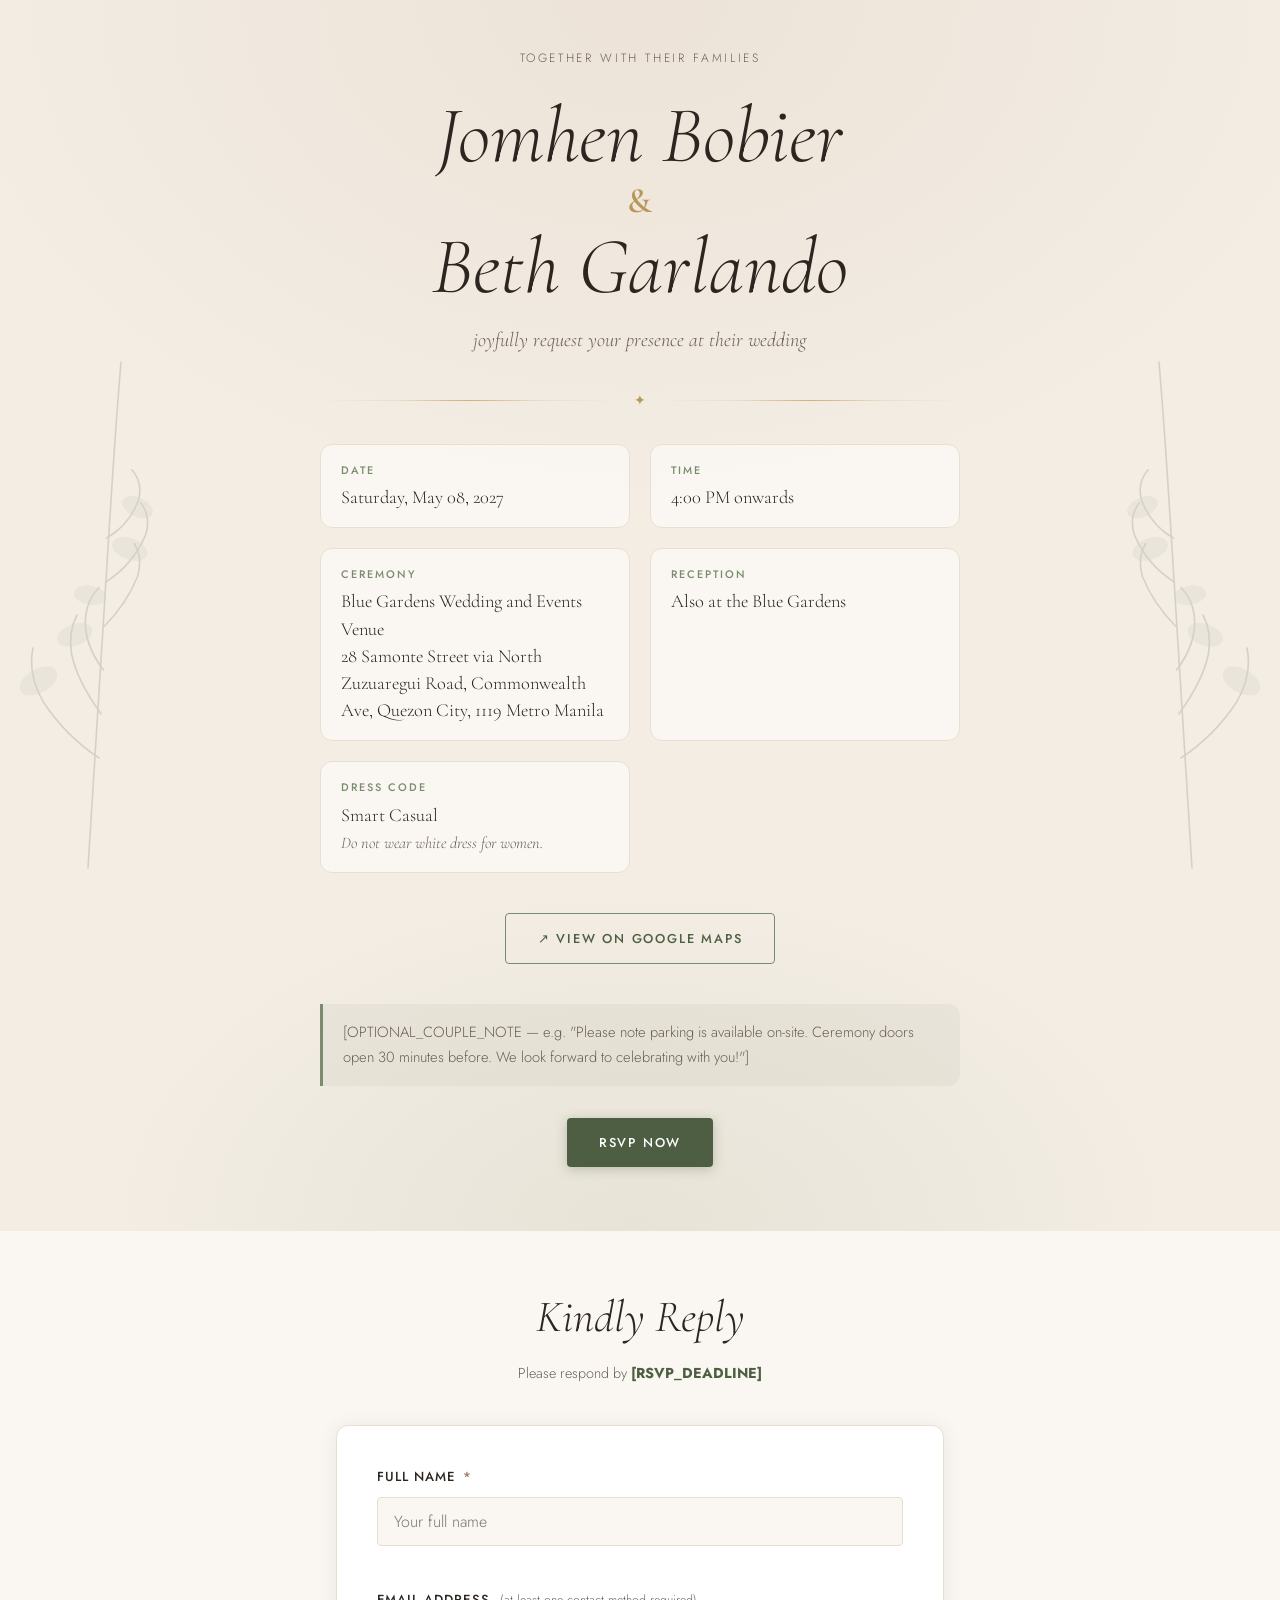
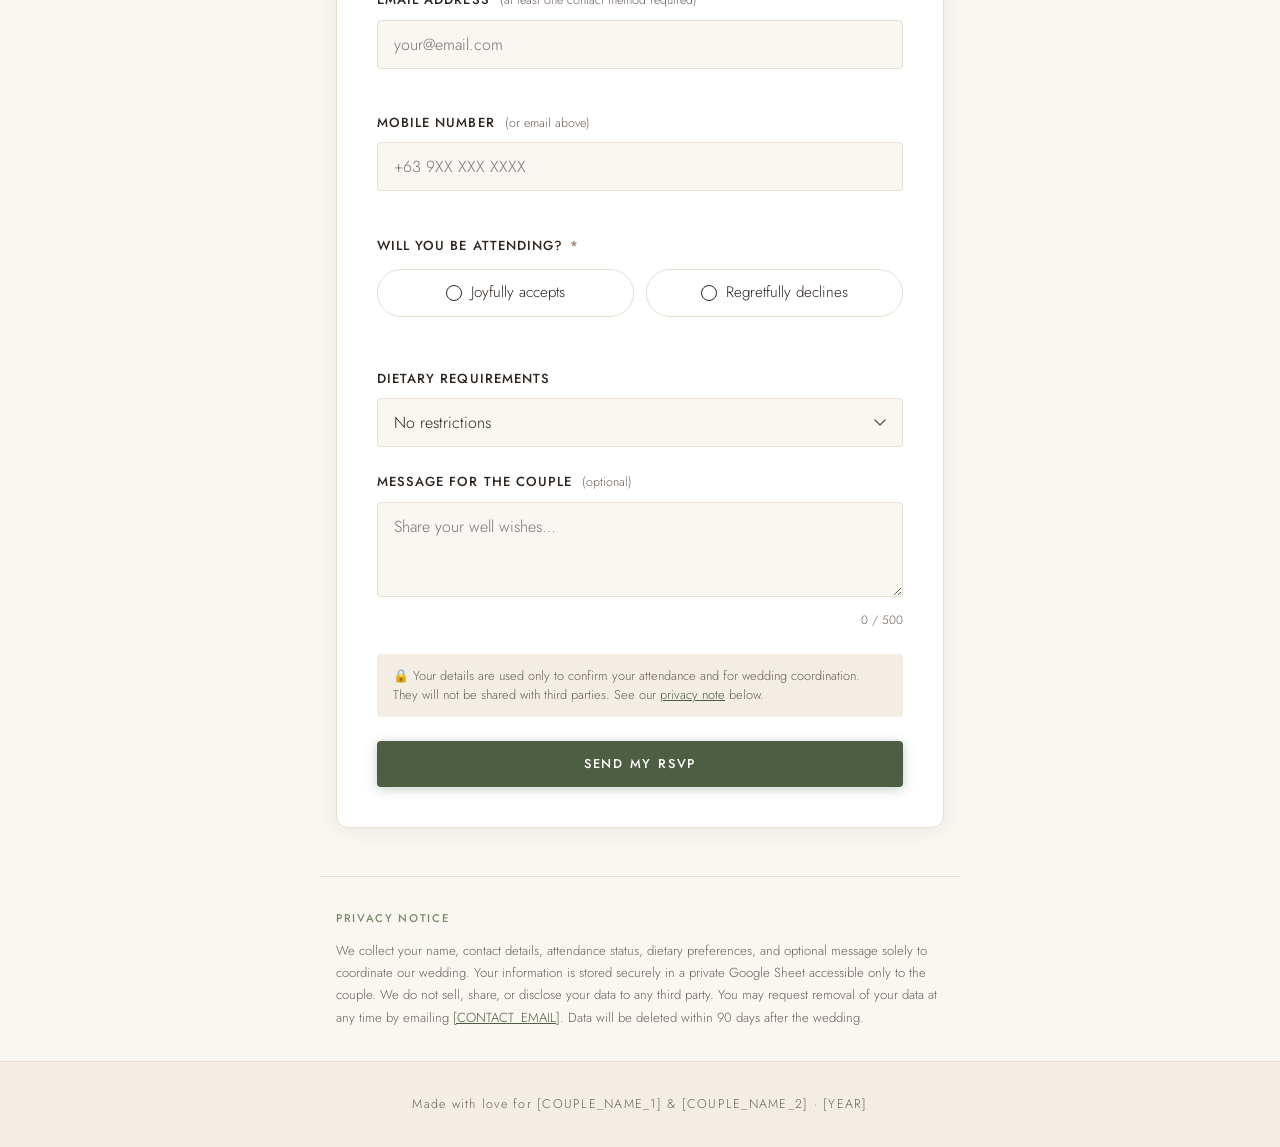
==== index.html @ f986dcb8 "Initial Deploy" ====
<!DOCTYPE html>
<html lang="en">
<head>
  <meta charset="UTF-8" />
  <meta name="viewport" content="width=device-width, initial-scale=1.0" />
  <meta name="description" content="Wedding Invitation – Please RSVP" />
  <!-- Prevent search indexing for privacy -->
  <meta name="robots" content="noindex, nofollow" />
  <title>You're Invited ✦ [COUPLE_NAME_1] & [COUPLE_NAME_2]</title>

  <!-- Fonts -->
  <link rel="preconnect" href="https://fonts.googleapis.com">
  <link rel="preconnect" href="https://fonts.gstatic.com" crossorigin>
  <link href="https://fonts.googleapis.com/css2?family=Cormorant+Garamond:ital,wght@0,300;0,400;0,600;1,300;1,400&family=Jost:wght@300;400;500&display=swap" rel="stylesheet">

  <link rel="stylesheet" href="styles.css" />
</head>
<body>

  <!-- ═══════════════════════════════════════════
       HERO / INVITATION HEADER
  ═══════════════════════════════════════════ -->
  <header class="hero" id="top">
    <div class="hero__botanical hero__botanical--left" aria-hidden="true"></div>
    <div class="hero__botanical hero__botanical--right" aria-hidden="true"></div>

    <div class="hero__content">
      <p class="hero__pretitle">Together with their families</p>
      <h1 class="hero__names">
        <span class="name name--one">Jomhen Bobier</span>
        <span class="ampersand">&amp;</span>
        <span class="name name--two">Beth Garlando</span>
      </h1>
      <p class="hero__subtitle">joyfully request your presence at their wedding</p>

      <div class="divider" aria-hidden="true"><span>✦</span></div>

      <!-- EVENT DETAILS -->
      <div class="details-grid">
        <div class="detail-item">
          <span class="detail-label">Date</span>
          <span class="detail-value">Saturday, May 08, 2027</span>
        </div>
        <div class="detail-item">
          <span class="detail-label">Time</span>
          <span class="detail-value">4:00 PM onwards</span>
        </div>
        <div class="detail-item">
          <span class="detail-label">Ceremony</span>
          <span class="detail-value">Blue Gardens Wedding and Events Venue<br/>28 Samonte Street via North Zuzuaregui Road, Commonwealth Ave, Quezon City, 1119 Metro Manila</span>
        </div>
        <div class="detail-item">
          <span class="detail-label">Reception</span>
          <span class="detail-value">Also at the Blue Gardens<br/></span>
        </div>
        <div class="detail-item">
          <span class="detail-label">Dress Code</span>
          <span class="detail-value">Smart Casual<br/><em>Do not wear white dress for women.</em></span>
        </div>
      </div>

      <!-- MAP LINK -->
      <a class="btn btn--outline map-btn"
         href="[GOOGLE_MAPS_URL]"
         target="_blank" rel="noopener noreferrer">
        ↗ View on Google Maps
      </a>

      <!-- OPTIONAL NOTE -->
      <div class="note-box" id="couple-note">
        <p>[OPTIONAL_COUPLE_NOTE — e.g. "Please note parking is available on-site. Ceremony doors open 30 minutes before. We look forward to celebrating with you!"]</p>
      </div>

      <a href="#rsvp" class="btn btn--primary">RSVP Now</a>
    </div>
  </header>

  <!-- ═══════════════════════════════════════════
       RSVP FORM SECTION
  ═══════════════════════════════════════════ -->
  <section class="rsvp-section" id="rsvp">
    <div class="section-header">
      <h2>Kindly Reply</h2>
      <p class="section-sub">Please respond by <strong>[RSVP_DEADLINE]</strong></p>
    </div>

    <!-- Success state (hidden by default) -->
    <div class="form-success" id="form-success" aria-live="polite" hidden>
      <div class="success-icon">✦</div>
      <h3>Thank you!</h3>
      <p>Your RSVP has been received. We'll be in touch soon.</p>
      <button class="btn btn--outline" onclick="resetForm()">Submit another RSVP</button>
    </div>

    <!-- Error state (hidden by default) -->
    <div class="form-error" id="form-error" aria-live="polite" hidden>
      <p>⚠ Something went wrong. Please try again or contact us at <a href="mailto:[CONTACT_EMAIL]">[CONTACT_EMAIL]</a>.</p>
    </div>

    <form class="rsvp-form" id="rsvp-form" novalidate>

      <!-- Full Name -->
      <div class="field-group">
        <label for="name">Full Name <span class="required" aria-label="required">*</span></label>
        <input type="text" id="name" name="name" placeholder="Your full name"
               autocomplete="name" required maxlength="120" />
        <span class="field-error" id="name-error" aria-live="polite"></span>
      </div>

      <!-- Email -->
      <div class="field-group">
        <label for="email">
          Email Address
          <span class="field-hint">(at least one contact method required)</span>
        </label>
        <input type="email" id="email" name="email" placeholder="your@email.com"
               autocomplete="email" maxlength="200" />
        <span class="field-error" id="email-error" aria-live="polite"></span>
      </div>

      <!-- Phone -->
      <div class="field-group">
        <label for="phone">
          Mobile Number
          <span class="field-hint">(or email above)</span>
        </label>
        <input type="tel" id="phone" name="phone" placeholder="+63 9XX XXX XXXX"
               autocomplete="tel" maxlength="30" />
        <span class="field-error" id="phone-error" aria-live="polite"></span>
      </div>

      <!-- Attendance -->
      <div class="field-group">
        <fieldset>
          <legend>Will you be attending? <span class="required" aria-label="required">*</span></legend>
          <div class="radio-group">
            <label class="radio-label">
              <input type="radio" name="attendance" value="yes" required />
              <span class="radio-custom"></span>
              Joyfully accepts
            </label>
            <label class="radio-label">
              <input type="radio" name="attendance" value="no" />
              <span class="radio-custom"></span>
              Regretfully declines
            </label>
          </div>
        </fieldset>
        <span class="field-error" id="attendance-error" aria-live="polite"></span>
      </div>

      <!-- Plus One (shown only if attending = yes) -->
      <div class="field-group" id="plus-one-section" hidden>
        <fieldset>
          <legend>Are you bringing a plus one?</legend>
          <div class="radio-group">
            <label class="radio-label">
              <input type="radio" name="plus_one" value="yes" id="plus-one-yes" />
              <span class="radio-custom"></span>
              Yes, bringing a guest
            </label>
            <label class="radio-label">
              <input type="radio" name="plus_one" value="no" id="plus-one-no" />
              <span class="radio-custom"></span>
              No, attending solo
            </label>
          </div>
        </fieldset>
      </div>

      <!-- Plus One Name (shown only if plus_one = yes) -->
      <div class="field-group" id="plus-one-name-section" hidden>
        <label for="plus_one_name">
          Guest's Full Name <span class="required" aria-label="required">*</span>
        </label>
        <input type="text" id="plus_one_name" name="plus_one_name"
               placeholder="Your guest's name" maxlength="120" />
        <span class="field-error" id="plus-one-name-error" aria-live="polite"></span>
      </div>

      <!-- Dietary Requirements -->
      <div class="field-group">
        <label for="dietary">Dietary Requirements</label>
        <select id="dietary" name="dietary">
          <option value="">No restrictions</option>
          <option value="vegetarian">Vegetarian</option>
          <option value="vegan">Vegan</option>
          <option value="halal">Halal</option>
          <option value="gluten-free">Gluten-free</option>
          <option value="nut-allergy">Nut allergy</option>
          <option value="other">Other (specify in message)</option>
        </select>
      </div>

      <!-- Message -->
      <div class="field-group">
        <label for="message">Message for the Couple <span class="field-hint">(optional)</span></label>
        <textarea id="message" name="message" placeholder="Share your well wishes…"
                  rows="3" maxlength="500"></textarea>
        <span class="char-count" id="message-count">0 / 500</span>
      </div>

      <!-- Privacy note -->
      <p class="privacy-note">
        🔒 Your details are used only to confirm your attendance and for wedding coordination.
        They will not be shared with third parties.
        See our <a href="#privacy">privacy note</a> below.
      </p>

      <!-- Submit -->
      <button type="submit" class="btn btn--primary btn--full" id="submit-btn">
        <span class="btn-text">Send My RSVP</span>
        <span class="btn-loading" hidden>Sending…</span>
      </button>

    </form>
  </section>

  <!-- ═══════════════════════════════════════════
       PRIVACY NOTE
  ═══════════════════════════════════════════ -->
  <section class="privacy-section" id="privacy">
    <h3>Privacy Notice</h3>
    <p>
      We collect your name, contact details, attendance status, dietary preferences, and optional message
      solely to coordinate our wedding. Your information is stored securely in a private Google Sheet
      accessible only to the couple. We do not sell, share, or disclose your data to any third party.
      You may request removal of your data at any time by emailing
      <a href="mailto:[CONTACT_EMAIL]">[CONTACT_EMAIL]</a>.
      Data will be deleted within 90 days after the wedding.
    </p>
  </section>

  <!-- ═══════════════════════════════════════════
       FOOTER
  ═══════════════════════════════════════════ -->
  <footer class="footer">
    <p>Made with love for [COUPLE_NAME_1] &amp; [COUPLE_NAME_2] · [YEAR]</p>
  </footer>

  <script src="app.js"></script>
</body>
</html>
---- styles.css ----
/* ============================================
   WEDDING INVITE — styles.css
   Aesthetic: Soft Editorial · Ivory & Sage
   Fonts: Cormorant Garamond (display) + Jost (body)
   ============================================ */

/* ── RESET & ROOT ── */
*, *::before, *::after { box-sizing: border-box; margin: 0; padding: 0; }

:root {
  --ivory:       #faf7f2;
  --parchment:   #f3ede3;
  --cream-deep:  #e8dfd0;
  --sage:        #7a8c6e;
  --sage-dark:   #4d5e42;
  --blush:       #c9a99a;
  --blush-deep:  #a07060;
  --ink:         #2c2520;
  --ink-light:   #6b5e57;
  --gold:        #b8975a;
  --gold-light:  #d4b078;
  --white:       #ffffff;
  --error:       #b94040;
  --success:     #4d7c5a;

  --font-display: 'Cormorant Garamond', 'Georgia', serif;
  --font-body:    'Jost', 'Helvetica Neue', sans-serif;

  --radius:   4px;
  --radius-lg: 12px;
  --shadow:   0 2px 20px rgba(44, 37, 32, 0.08);
  --shadow-lg: 0 8px 40px rgba(44, 37, 32, 0.14);

  --max-width: 640px;
  --spacing: clamp(1.5rem, 5vw, 3rem);
}

html { scroll-behavior: smooth; }

body {
  background-color: var(--ivory);
  color: var(--ink);
  font-family: var(--font-body);
  font-weight: 300;
  font-size: 16px;
  line-height: 1.7;
  -webkit-font-smoothing: antialiased;
}

/* ── BOTANICAL SVG BACKGROUNDS ── */
.hero__botanical {
  position: absolute;
  top: 0; bottom: 0;
  width: 220px;
  background-repeat: no-repeat;
  background-size: contain;
  opacity: 0.18;
  pointer-events: none;
}
.hero__botanical--left {
  left: 0;
  background-position: left center;
  /* Inline SVG botanical sprig — left side */
  background-image: url("data:image/svg+xml,%3Csvg xmlns='http://www.w3.org/2000/svg' viewBox='0 0 200 500'%3E%3Cg fill='none' stroke='%234d5e42' stroke-width='1.5' stroke-linecap='round'%3E%3Cpath d='M80 480 Q85 400 90 320 Q95 240 100 160 Q105 80 110 20'/%3E%3Cpath d='M90 380 Q60 360 40 330 Q25 305 30 280'/%3E%3Cpath d='M92 340 Q70 310 65 285 Q62 265 70 250'/%3E%3Cpath d='M94 300 Q75 275 78 250 Q80 235 90 225'/%3E%3Cpath d='M95 260 Q115 240 125 215 Q130 198 122 185'/%3E%3Cpath d='M96 220 Q120 205 132 178 Q138 162 128 148'/%3E%3Cpath d='M97 180 Q118 168 126 145 Q130 130 120 118'/%3E%3Cellipse cx='35' cy='310' rx='18' ry='10' transform='rotate(-30 35 310)' fill='%234d5e42' opacity='0.3'/%3E%3Cellipse cx='68' cy='268' rx='16' ry='9' transform='rotate(-20 68 268)' fill='%234d5e42' opacity='0.3'/%3E%3Cellipse cx='82' cy='232' rx='14' ry='8' transform='rotate(10 82 232)' fill='%234d5e42' opacity='0.3'/%3E%3Cellipse cx='118' cy='190' rx='16' ry='9' transform='rotate(20 118 190)' fill='%234d5e42' opacity='0.3'/%3E%3Cellipse cx='125' cy='152' rx='14' ry='8' transform='rotate(25 125 152)' fill='%234d5e42' opacity='0.3'/%3E%3C/g%3E%3C/svg%3E");
}
.hero__botanical--right {
  right: 0;
  background-position: right center;
  transform: scaleX(-1);
  background-image: url("data:image/svg+xml,%3Csvg xmlns='http://www.w3.org/2000/svg' viewBox='0 0 200 500'%3E%3Cg fill='none' stroke='%234d5e42' stroke-width='1.5' stroke-linecap='round'%3E%3Cpath d='M80 480 Q85 400 90 320 Q95 240 100 160 Q105 80 110 20'/%3E%3Cpath d='M90 380 Q60 360 40 330 Q25 305 30 280'/%3E%3Cpath d='M92 340 Q70 310 65 285 Q62 265 70 250'/%3E%3Cpath d='M94 300 Q75 275 78 250 Q80 235 90 225'/%3E%3Cpath d='M95 260 Q115 240 125 215 Q130 198 122 185'/%3E%3Cpath d='M96 220 Q120 205 132 178 Q138 162 128 148'/%3E%3Cpath d='M97 180 Q118 168 126 145 Q130 130 120 118'/%3E%3Cellipse cx='35' cy='310' rx='18' ry='10' transform='rotate(-30 35 310)' fill='%234d5e42' opacity='0.3'/%3E%3Cellipse cx='68' cy='268' rx='16' ry='9' transform='rotate(-20 68 268)' fill='%234d5e42' opacity='0.3'/%3E%3Cellipse cx='82' cy='232' rx='14' ry='8' transform='rotate(10 82 232)' fill='%234d5e42' opacity='0.3'/%3E%3Cellipse cx='118' cy='190' rx='16' ry='9' transform='rotate(20 118 190)' fill='%234d5e42' opacity='0.3'/%3E%3Cellipse cx='125' cy='152' rx='14' ry='8' transform='rotate(25 125 152)' fill='%234d5e42' opacity='0.3'/%3E%3C/g%3E%3C/svg%3E");
}

/* ── HERO ── */
.hero {
  position: relative;
  background-color: var(--parchment);
  background-image:
    radial-gradient(ellipse 80% 60% at 50% 0%, rgba(201,169,154,0.15) 0%, transparent 70%),
    radial-gradient(ellipse 60% 40% at 50% 100%, rgba(122,140,110,0.10) 0%, transparent 70%);
  padding: var(--spacing) 1rem clamp(2rem, 6vw, 4rem);
  text-align: center;
  overflow: hidden;
}

.hero__content {
  position: relative;
  z-index: 1;
  max-width: var(--max-width);
  margin: 0 auto;
  animation: fadeUp 1s ease both;
}

@keyframes fadeUp {
  from { opacity: 0; transform: translateY(24px); }
  to   { opacity: 1; transform: translateY(0); }
}

.hero__pretitle {
  font-family: var(--font-body);
  font-size: 0.75rem;
  letter-spacing: 0.22em;
  text-transform: uppercase;
  color: var(--ink-light);
  margin-bottom: 1.5rem;
  animation: fadeUp 1s 0.1s ease both;
}

.hero__names {
  font-family: var(--font-display);
  font-weight: 300;
  line-height: 1.1;
  color: var(--ink);
  display: flex;
  flex-direction: column;
  align-items: center;
  gap: 0;
  margin-bottom: 0.75rem;
  animation: fadeUp 1s 0.2s ease both;
}

.name {
  font-size: clamp(2.8rem, 10vw, 5rem);
  font-style: italic;
  display: block;
}

.ampersand {
  font-size: clamp(1.4rem, 5vw, 2.2rem);
  color: var(--gold);
  font-style: normal;
  font-weight: 600;
  display: block;
  line-height: 1.2;
  letter-spacing: 0.05em;
}

.hero__subtitle {
  font-family: var(--font-display);
  font-size: clamp(1rem, 3vw, 1.25rem);
  font-style: italic;
  color: var(--ink-light);
  margin-bottom: 2rem;
  animation: fadeUp 1s 0.3s ease both;
}

/* ── DIVIDER ── */
.divider {
  display: flex; align-items: center; justify-content: center; gap: 1rem;
  margin: 1.5rem 0;
  animation: fadeUp 1s 0.4s ease both;
}
.divider::before, .divider::after {
  content: '';
  flex: 1;
  height: 1px;
  background: linear-gradient(to right, transparent, var(--cream-deep), var(--gold-light), var(--cream-deep), transparent);
}
.divider span {
  color: var(--gold);
  font-size: 0.85rem;
  flex-shrink: 0;
}

/* ── DETAILS GRID ── */
.details-grid {
  display: grid;
  grid-template-columns: 1fr;
  gap: 1.25rem;
  margin: 2rem 0;
  text-align: left;
  animation: fadeUp 1s 0.5s ease both;
}

@media (min-width: 480px) {
  .details-grid {
    grid-template-columns: 1fr 1fr;
  }
}

.detail-item {
  background: rgba(255,255,255,0.55);
  border: 1px solid var(--cream-deep);
  border-radius: var(--radius-lg);
  padding: 1rem 1.25rem;
  backdrop-filter: blur(6px);
}
.detail-label {
  display: block;
  font-size: 0.68rem;
  letter-spacing: 0.18em;
  text-transform: uppercase;
  color: var(--sage);
  font-family: var(--font-body);
  font-weight: 500;
  margin-bottom: 0.3rem;
}
.detail-value {
  font-family: var(--font-display);
  font-size: clamp(1rem, 3vw, 1.15rem);
  color: var(--ink);
  line-height: 1.4;
}
.detail-value em {
  font-size: 0.88em;
  color: var(--ink-light);
}

/* ── MAP BUTTON ── */
.map-btn {
  display: inline-block;
  margin: 0.5rem 0 1.5rem;
  animation: fadeUp 1s 0.6s ease both;
}

/* ── NOTE BOX ── */
.note-box {
  background: rgba(122,140,110,0.08);
  border-left: 3px solid var(--sage);
  border-radius: 0 var(--radius-lg) var(--radius-lg) 0;
  padding: 1rem 1.25rem;
  margin: 1rem 0 2rem;
  text-align: left;
  font-size: 0.92rem;
  color: var(--ink-light);
  animation: fadeUp 1s 0.7s ease both;
}

/* ── BUTTONS ── */
.btn {
  display: inline-flex;
  align-items: center;
  justify-content: center;
  gap: 0.5rem;
  font-family: var(--font-body);
  font-size: 0.8rem;
  font-weight: 500;
  letter-spacing: 0.14em;
  text-transform: uppercase;
  text-decoration: none;
  border-radius: var(--radius);
  padding: 0.85rem 2rem;
  cursor: pointer;
  transition: all 0.25s ease;
  border: none;
}
.btn--primary {
  background-color: var(--sage-dark);
  color: var(--white);
  box-shadow: 0 2px 12px rgba(77,94,66,0.3);
}
.btn--primary:hover { background-color: var(--sage); transform: translateY(-2px); box-shadow: 0 6px 20px rgba(77,94,66,0.35); }
.btn--primary:active { transform: translateY(0); }
.btn--outline {
  background: transparent;
  color: var(--sage-dark);
  border: 1.5px solid var(--sage);
}
.btn--outline:hover { background: var(--sage-dark); color: var(--white); }
.btn--full { width: 100%; }

.btn:disabled {
  opacity: 0.6;
  cursor: not-allowed;
  transform: none !important;
}

/* ── RSVP SECTION ── */
.rsvp-section {
  max-width: var(--max-width);
  margin: 0 auto;
  padding: var(--spacing) 1rem;
}

.section-header {
  text-align: center;
  margin-bottom: 2.5rem;
}
.section-header h2 {
  font-family: var(--font-display);
  font-size: clamp(2rem, 6vw, 2.8rem);
  font-weight: 300;
  font-style: italic;
  color: var(--ink);
}
.section-sub {
  font-size: 0.9rem;
  color: var(--ink-light);
  margin-top: 0.35rem;
}
.section-sub strong { color: var(--sage-dark); }

/* ── FORM ── */
.rsvp-form {
  background: var(--white);
  border: 1px solid var(--cream-deep);
  border-radius: var(--radius-lg);
  padding: clamp(1.5rem, 5vw, 2.5rem);
  box-shadow: var(--shadow);
}

.field-group {
  margin-bottom: 1.5rem;
}
.field-group:last-of-type { margin-bottom: 0; }

label, legend {
  display: block;
  font-size: 0.82rem;
  font-weight: 500;
  letter-spacing: 0.08em;
  text-transform: uppercase;
  color: var(--ink);
  margin-bottom: 0.5rem;
}
fieldset { border: none; padding: 0; }
fieldset legend { margin-bottom: 0.75rem; }

.field-hint {
  font-size: 0.78rem;
  color: var(--ink-light);
  letter-spacing: 0;
  text-transform: none;
  font-weight: 300;
  margin-left: 0.3rem;
}

.required { color: var(--blush-deep); margin-left: 2px; }

input[type="text"],
input[type="email"],
input[type="tel"],
select,
textarea {
  width: 100%;
  font-family: var(--font-body);
  font-size: 1rem;
  font-weight: 300;
  color: var(--ink);
  background: var(--ivory);
  border: 1.5px solid var(--cream-deep);
  border-radius: var(--radius);
  padding: 0.75rem 1rem;
  transition: border-color 0.2s, box-shadow 0.2s;
  appearance: none;
  -webkit-appearance: none;
}
input:focus, select:focus, textarea:focus {
  outline: none;
  border-color: var(--sage);
  box-shadow: 0 0 0 3px rgba(122,140,110,0.15);
  background: var(--white);
}
input.invalid, select.invalid, textarea.invalid {
  border-color: var(--error);
  box-shadow: 0 0 0 3px rgba(185,64,64,0.1);
}

select {
  background-image: url("data:image/svg+xml,%3Csvg xmlns='http://www.w3.org/2000/svg' width='12' height='8' viewBox='0 0 12 8'%3E%3Cpath d='M1 1l5 5 5-5' stroke='%236b5e57' stroke-width='1.5' fill='none' stroke-linecap='round'/%3E%3C/svg%3E");
  background-repeat: no-repeat;
  background-position: right 1rem center;
  padding-right: 2.5rem;
  cursor: pointer;
}

textarea { resize: vertical; min-height: 80px; }

/* ── RADIO BUTTONS ── */
.radio-group {
  display: flex;
  flex-wrap: wrap;
  gap: 0.75rem;
}
.radio-label {
  display: flex;
  align-items: center;
  gap: 0.6rem;
  cursor: pointer;
  font-size: 0.95rem;
  font-weight: 300;
  text-transform: none;
  letter-spacing: 0;
  color: var(--ink);
  padding: 0.6rem 1.1rem;
  border: 1.5px solid var(--cream-deep);
  border-radius: 2rem;
  transition: all 0.2s;
  flex: 1;
  min-width: 150px;
  justify-content: center;
}
.radio-label:hover { border-color: var(--sage); }
.radio-label input[type="radio"] { position: absolute; opacity: 0; width: 0; height: 0; }
.radio-label:has(input:checked) {
  background: var(--sage-dark);
  border-color: var(--sage-dark);
  color: var(--white);
}

/* Fallback for browsers without :has() */
.radio-custom {
  width: 16px; height: 16px;
  border-radius: 50%;
  border: 1.5px solid currentColor;
  flex-shrink: 0;
  display: flex; align-items: center; justify-content: center;
  transition: all 0.2s;
}
.radio-label:has(input:checked) .radio-custom::after {
  content: '✓';
  font-size: 10px;
  color: var(--white);
}

/* ── CHAR COUNT ── */
.char-count {
  display: block;
  text-align: right;
  font-size: 0.75rem;
  color: var(--ink-light);
  margin-top: 0.3rem;
}

/* ── FIELD ERRORS ── */
.field-error {
  display: block;
  font-size: 0.8rem;
  color: var(--error);
  margin-top: 0.35rem;
  min-height: 1.1em;
}

/* ── PRIVACY NOTE ── */
.privacy-note {
  font-size: 0.8rem;
  color: var(--ink-light);
  margin: 1.5rem 0;
  padding: 0.75rem 1rem;
  background: var(--parchment);
  border-radius: var(--radius);
  line-height: 1.5;
}
.privacy-note a { color: var(--sage-dark); }

/* ── SUCCESS / ERROR STATES ── */
.form-success, .form-error {
  text-align: center;
  padding: 2.5rem;
  border-radius: var(--radius-lg);
  animation: fadeUp 0.6s ease both;
}
.form-success {
  background: rgba(77,94,66,0.06);
  border: 1px solid var(--sage);
}
.form-error {
  background: rgba(185,64,64,0.06);
  border: 1px solid var(--error);
  color: var(--error);
  font-size: 0.9rem;
}
.success-icon {
  font-size: 2rem;
  color: var(--gold);
  margin-bottom: 0.75rem;
}
.form-success h3 {
  font-family: var(--font-display);
  font-size: 1.8rem;
  font-style: italic;
  font-weight: 300;
  margin-bottom: 0.5rem;
}

/* ── PRIVACY SECTION ── */
.privacy-section {
  max-width: var(--max-width);
  margin: 0 auto;
  padding: 2rem 1rem;
  font-size: 0.82rem;
  color: var(--ink-light);
  border-top: 1px solid var(--cream-deep);
}
.privacy-section h3 {
  font-family: var(--font-body);
  font-size: 0.7rem;
  letter-spacing: 0.15em;
  text-transform: uppercase;
  color: var(--sage);
  margin-bottom: 0.75rem;
  font-weight: 500;
}
.privacy-section a { color: var(--sage-dark); }

/* ── FOOTER ── */
.footer {
  background: var(--parchment);
  border-top: 1px solid var(--cream-deep);
  text-align: center;
  padding: 2rem 1rem;
  font-size: 0.78rem;
  letter-spacing: 0.1em;
  color: var(--ink-light);
}

/* ── UTILITY ── */
[hidden] { display: none !important; }

/* ── ACCESSIBILITY ── */
@media (prefers-reduced-motion: reduce) {
  *, *::before, *::after { animation-duration: 0.01ms !important; }
}

/* ── PRINT ── */
@media print {
  .hero__botanical { display: none; }
  .btn { display: none; }
}
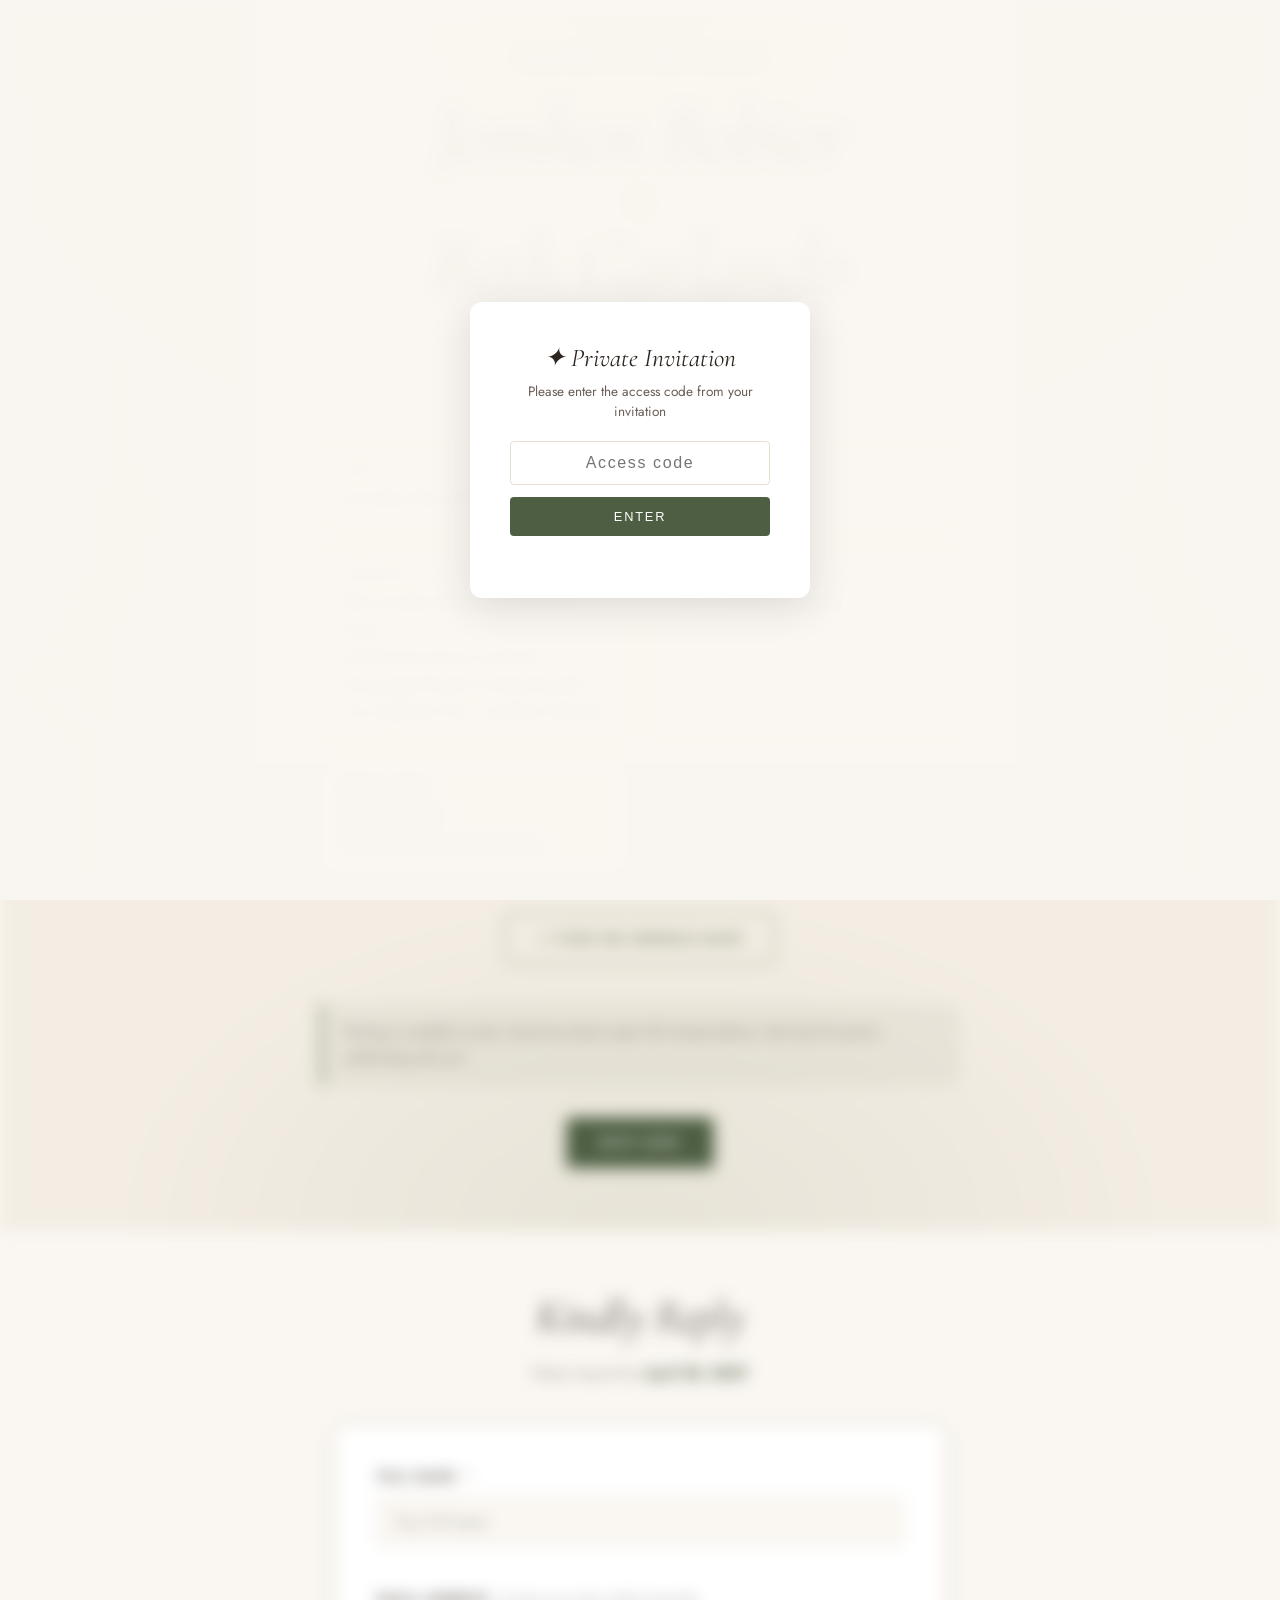
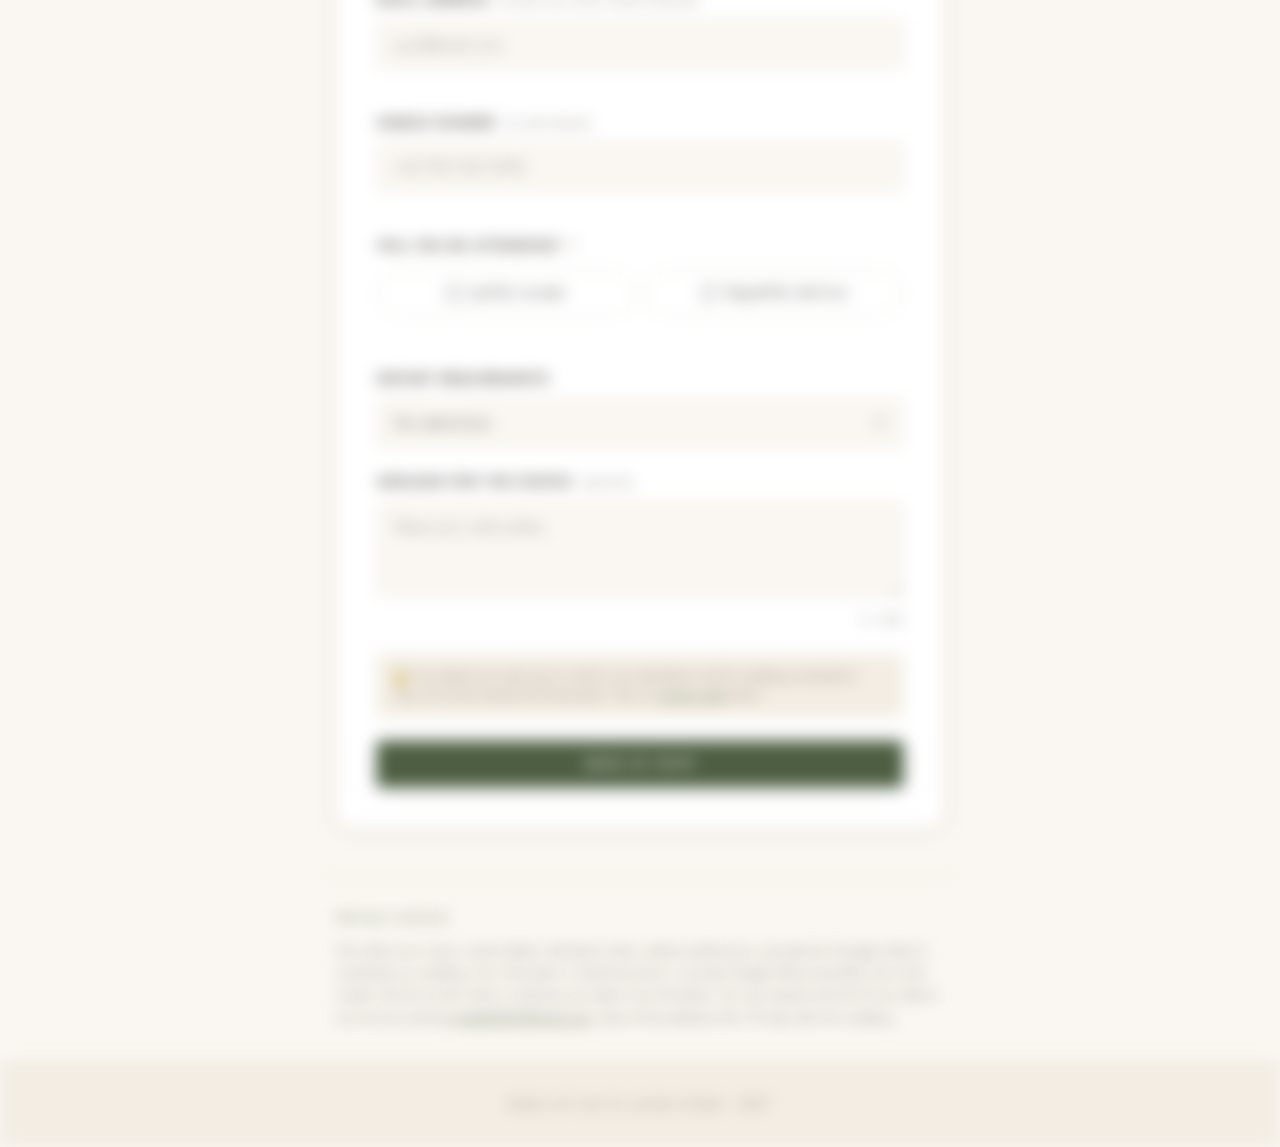
==== commit 341b9b26: "test3" ====
--- a/index.html
+++ b/index.html
@@ -6,7 +6,7 @@
   <meta name="description" content="Wedding Invitation – Please RSVP" />
   <!-- Prevent search indexing for privacy -->
   <meta name="robots" content="noindex, nofollow" />
-  <title>You're Invited ✦ [COUPLE_NAME_1] & [COUPLE_NAME_2]</title>
+  <title>You're Invited ✦ Jomhen & Beth</title>
 
   <!-- Fonts -->
   <link rel="preconnect" href="https://fonts.googleapis.com">
@@ -61,14 +61,14 @@
 
       <!-- MAP LINK -->
       <a class="btn btn--outline map-btn"
-         href="[GOOGLE_MAPS_URL]"
+         href="https://www.google.com/maps/place/Blue+Gardens+Wedding+and+Events+Venue/@14.6756541,121.0743497,1098m/data=!3m2!1e3!4b1!4m6!3m5!1s0x3397b755c9741e83:0x394d8d6a9c811c6e!8m2!3d14.6756489!4d121.0769246!16s%2Fg%2F1vp6xqt2?entry=ttu&g_ep=EgoyMDI2MDUwMi4wIKXMDSoASAFQAw%3D%3D"
          target="_blank" rel="noopener noreferrer">
         ↗ View on Google Maps
       </a>
 
       <!-- OPTIONAL NOTE -->
       <div class="note-box" id="couple-note">
-        <p>[OPTIONAL_COUPLE_NOTE — e.g. "Please note parking is available on-site. Ceremony doors open 30 minutes before. We look forward to celebrating with you!"]</p>
+        <p>Parking is available on-site. Ceremony doors open 30 minutes before. We look forward to celebrating with you!</p>
       </div>
 
       <a href="#rsvp" class="btn btn--primary">RSVP Now</a>
@@ -81,7 +81,7 @@
   <section class="rsvp-section" id="rsvp">
     <div class="section-header">
       <h2>Kindly Reply</h2>
-      <p class="section-sub">Please respond by <strong>[RSVP_DEADLINE]</strong></p>
+      <p class="section-sub">Please respond by <strong>April 30, 2027</strong></p>
     </div>
 
     <!-- Success state (hidden by default) -->
@@ -94,7 +94,7 @@
 
     <!-- Error state (hidden by default) -->
     <div class="form-error" id="form-error" aria-live="polite" hidden>
-      <p>⚠ Something went wrong. Please try again or contact us at <a href="mailto:[CONTACT_EMAIL]">[CONTACT_EMAIL]</a>.</p>
+      <p>⚠ Something went wrong. Please try again or contact us at <a href="mailto:jombeth2027@gmail.com">jombeth2027@gmail.com</a>.</p>
     </div>
 
     <form class="rsvp-form" id="rsvp-form" novalidate>
@@ -226,7 +226,7 @@
       solely to coordinate our wedding. Your information is stored securely in a private Google Sheet
       accessible only to the couple. We do not sell, share, or disclose your data to any third party.
       You may request removal of your data at any time by emailing
-      <a href="mailto:[CONTACT_EMAIL]">[CONTACT_EMAIL]</a>.
+      <a href="mailto:jombeth2027@gmail.com">jombeth2027@gmail.com</a>.
       Data will be deleted within 90 days after the wedding.
     </p>
   </section>
@@ -235,7 +235,7 @@
        FOOTER
   ═══════════════════════════════════════════ -->
   <footer class="footer">
-    <p>Made with love for [COUPLE_NAME_1] &amp; [COUPLE_NAME_2] · [YEAR]</p>
+    <p>Made with love for Jomhen &amp; Beth · 2027</p>
   </footer>
 
   <script src="app.js"></script>
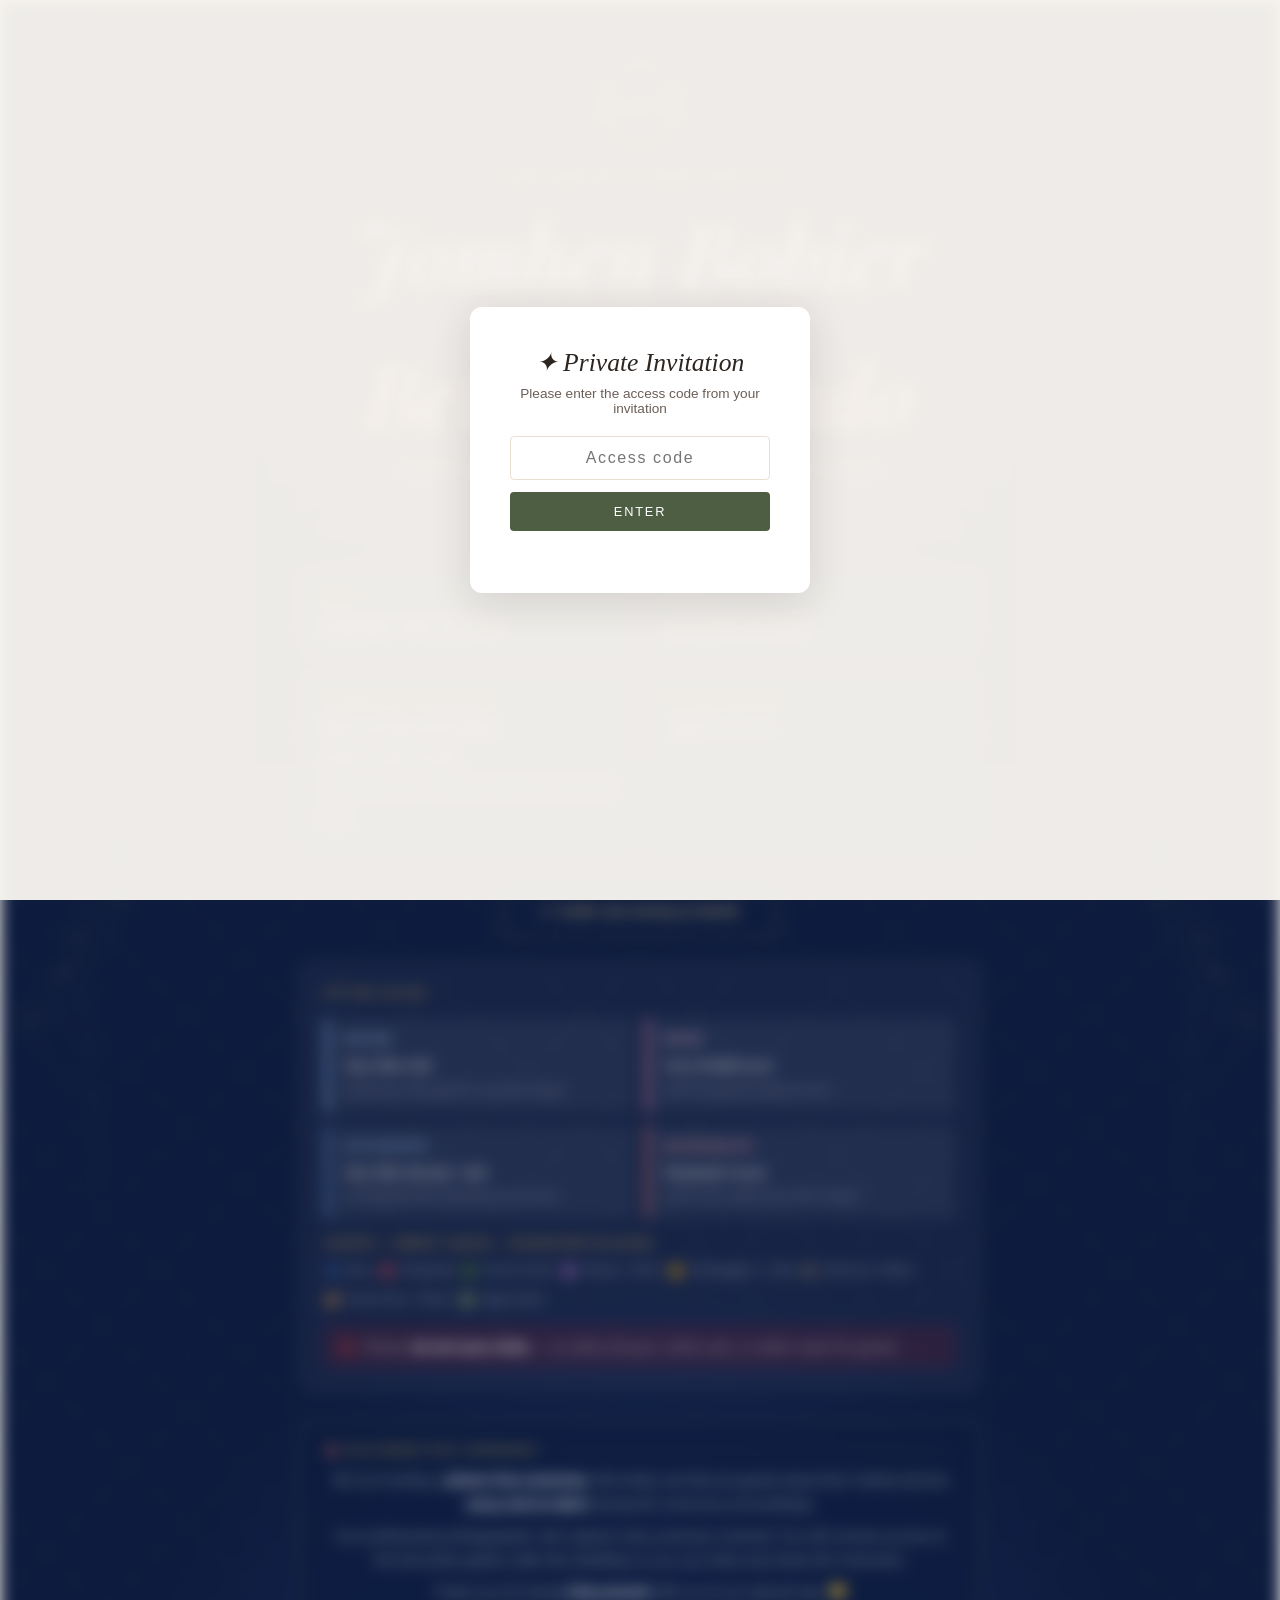
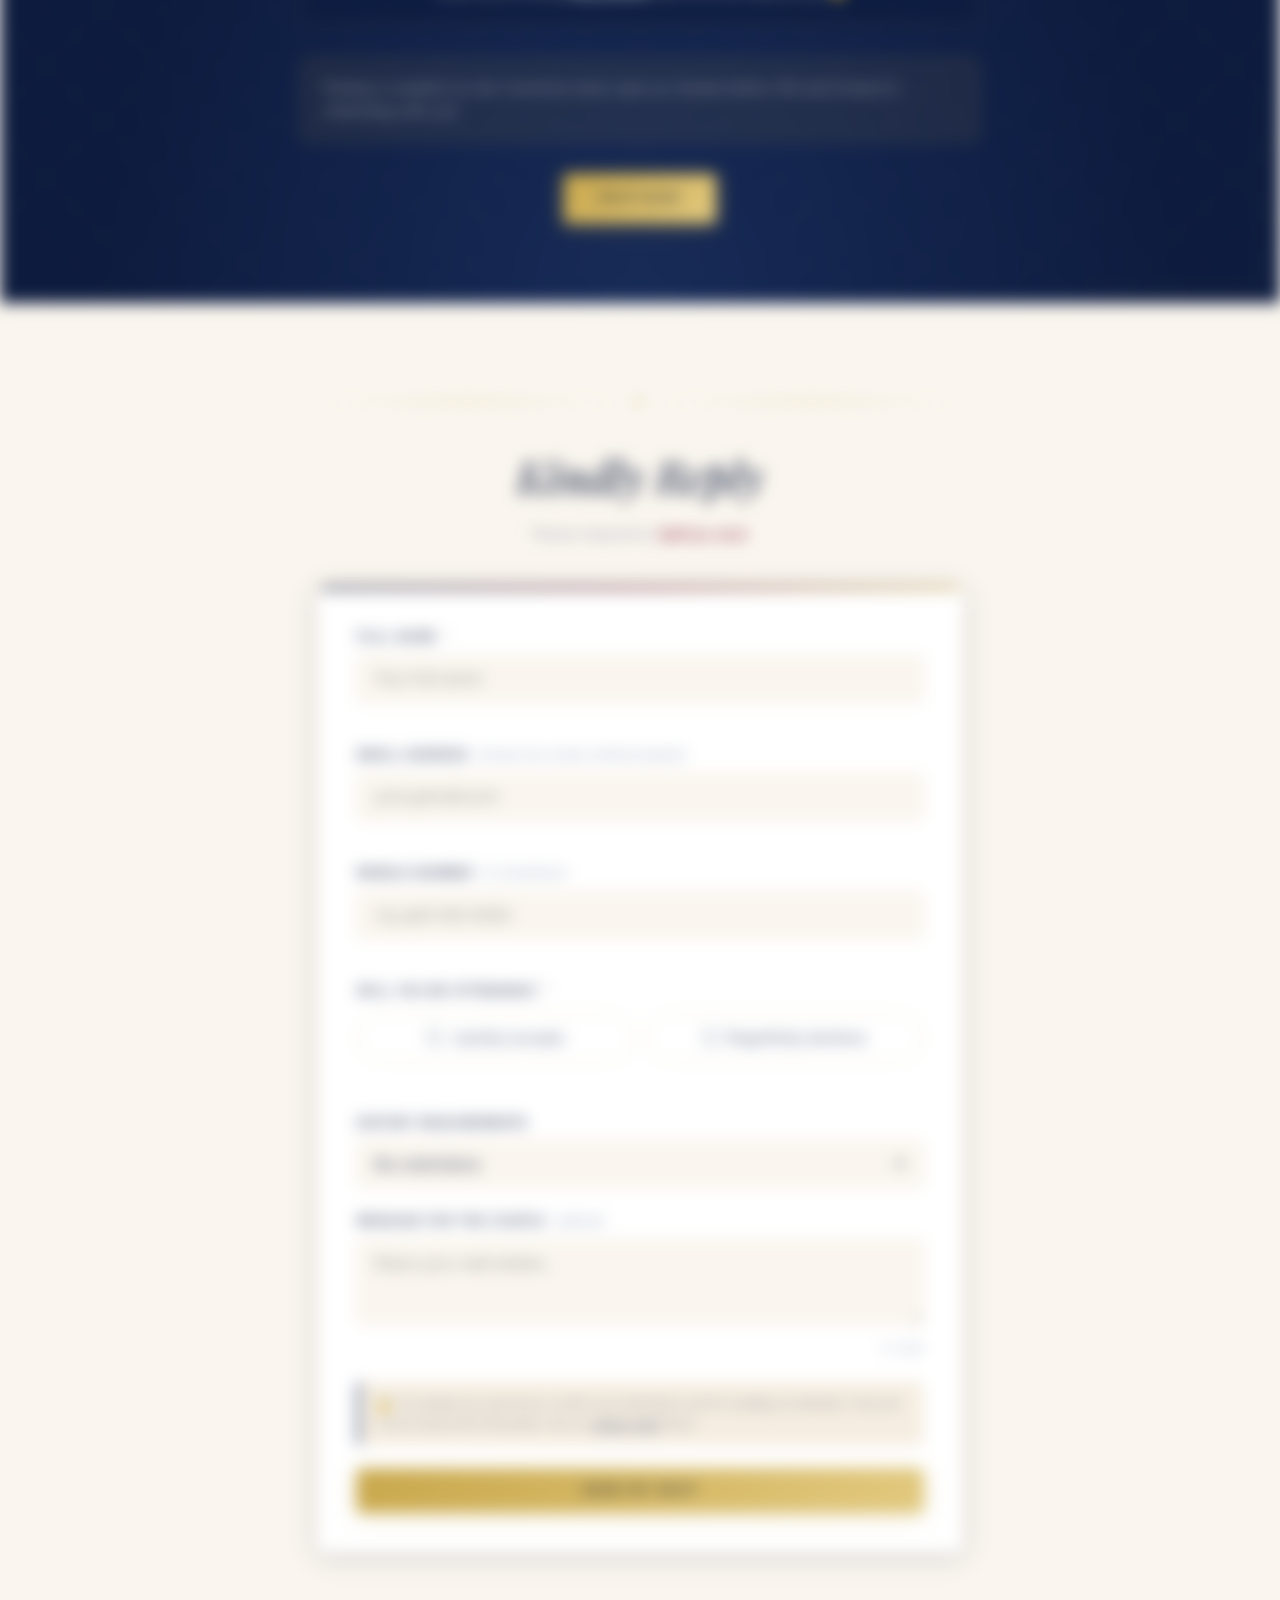
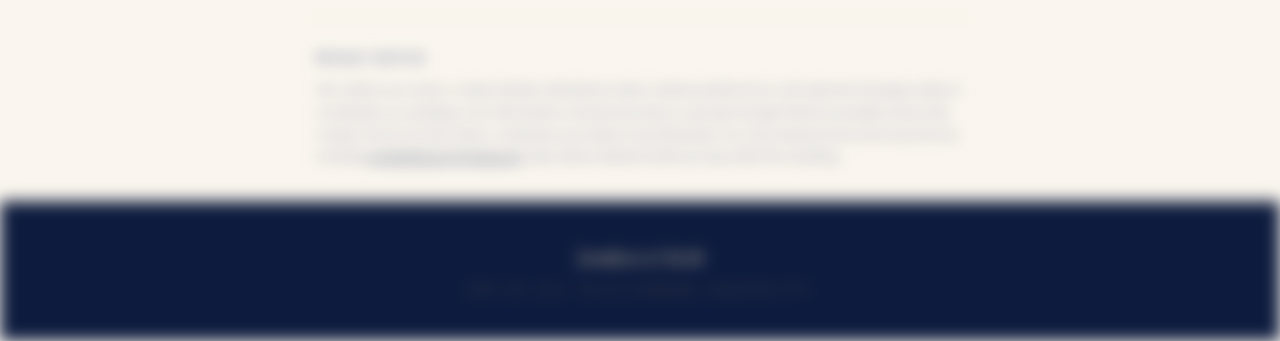
==== commit 457e801f: "Design Navy" ====
--- a/index.html
+++ b/index.html
@@ -3,15 +3,13 @@
 <head>
   <meta charset="UTF-8" />
   <meta name="viewport" content="width=device-width, initial-scale=1.0" />
-  <meta name="description" content="Wedding Invitation – Please RSVP" />
-  <!-- Prevent search indexing for privacy -->
+  <meta name="description" content="Wedding Invitation – Jomhen & Beth" />
   <meta name="robots" content="noindex, nofollow" />
   <title>You're Invited ✦ Jomhen & Beth</title>
 
-  <!-- Fonts -->
   <link rel="preconnect" href="https://fonts.googleapis.com">
   <link rel="preconnect" href="https://fonts.gstatic.com" crossorigin>
-  <link href="https://fonts.googleapis.com/css2?family=Cormorant+Garamond:ital,wght@0,300;0,400;0,600;1,300;1,400&family=Jost:wght@300;400;500&display=swap" rel="stylesheet">
+  <link href="https://fonts.googleapis.com/css2?family=Playfair+Display:ital,wght@0,400;0,600;0,700;1,400;1,600&family=Raleway:wght@300;400;500;600&display=swap" rel="stylesheet">
 
   <link rel="stylesheet" href="styles.css" />
 </head>
@@ -25,15 +23,20 @@
     <div class="hero__botanical hero__botanical--right" aria-hidden="true"></div>
 
     <div class="hero__content">
+
+      <!-- Monogram -->
+      <div class="hero__monogram" aria-hidden="true">J &amp; B</div>
+
       <p class="hero__pretitle">Together with their families</p>
+
       <h1 class="hero__names">
         <span class="name name--one">Jomhen Bobier</span>
         <span class="ampersand">&amp;</span>
         <span class="name name--two">Beth Garlando</span>
       </h1>
-      <p class="hero__subtitle">joyfully request your presence at their wedding</p>
-
-      <div class="divider" aria-hidden="true"><span>✦</span></div>
+      <p class="hero__subtitle">joyfully request the honour of your presence at their wedding</p>
+
+      <div class="deco-line" aria-hidden="true"><span>✦</span></div>
 
       <!-- EVENT DETAILS -->
       <div class="details-grid">
@@ -46,16 +49,13 @@
           <span class="detail-value">4:00 PM onwards</span>
         </div>
         <div class="detail-item">
-          <span class="detail-label">Ceremony</span>
-          <span class="detail-value">Blue Gardens Wedding and Events Venue<br/>28 Samonte Street via North Zuzuaregui Road, Commonwealth Ave, Quezon City, 1119 Metro Manila</span>
+          <span class="detail-label">Ceremony &amp; Reception</span>
+          <span class="detail-value">Blue Gardens Wedding<br/>and Events Venue<br/>
+          <em>28 Samonte St., Commonwealth Ave., Quezon City</em></span>
         </div>
         <div class="detail-item">
-          <span class="detail-label">Reception</span>
-          <span class="detail-value">Also at the Blue Gardens<br/></span>
-        </div>
-        <div class="detail-item">
-          <span class="detail-label">Dress Code</span>
-          <span class="detail-value">Smart Casual<br/><em>Do not wear white dress for women.</em></span>
+          <span class="detail-label">RSVP Deadline</span>
+          <span class="detail-value">April 30, 2027</span>
         </div>
       </div>
 
@@ -66,12 +66,105 @@
         ↗ View on Google Maps
       </a>
 
-      <!-- OPTIONAL NOTE -->
-      <div class="note-box" id="couple-note">
+      <!-- ── DRESS CODE ── -->
+      <div class="dress-code-section">
+        <h3>Attire Guide</h3>
+
+        <!-- Bridal Party Colors -->
+        <div class="dress-code-grid">
+          <div class="dress-role dress-role--groom">
+            <div class="dress-role__title">Groom</div>
+            <div class="dress-role__color">Navy Blue Suit</div>
+            <div class="dress-role__note">Deep navy with gold tie or pocket square</div>
+          </div>
+          <div class="dress-role dress-role--bride">
+            <div class="dress-role__title">Bride</div>
+            <div class="dress-role__color">Ivory Bridal Gown</div>
+            <div class="dress-role__note">With burgundy & gold accents</div>
+          </div>
+          <div class="dress-role dress-role--gm">
+            <div class="dress-role__title">Groomsmen</div>
+            <div class="dress-role__color">Navy Blue Barong / Suit</div>
+            <div class="dress-role__note">Coordinated with burgundy accessories</div>
+          </div>
+          <div class="dress-role dress-role--bm">
+            <div class="dress-role__title">Bridesmaids</div>
+            <div class="dress-role__color">Burgundy Gowns</div>
+            <div class="dress-role__note">Wine red or deep rose, floor-length</div>
+          </div>
+        </div>
+
+        <!-- Guest Dress Code -->
+        <div class="guest-palette">
+          <span class="guest-palette__label">Guests — Smart Casual · Suggested Colours</span>
+          <div class="swatches">
+            <div class="swatch">
+              <div class="swatch__dot" style="background:#1a3a6e;"></div>
+              <span>Navy</span>
+            </div>
+            <div class="swatch">
+              <div class="swatch__dot" style="background:#7b2f45;"></div>
+              <span>Burgundy</span>
+            </div>
+            <div class="swatch">
+              <div class="swatch__dot" style="background:#2c5530;"></div>
+              <span>Forest Green</span>
+            </div>
+            <div class="swatch">
+              <div class="swatch__dot" style="background:#6b4c8a;"></div>
+              <span>Mauve / Plum</span>
+            </div>
+            <div class="swatch">
+              <div class="swatch__dot" style="background:#8b6914;"></div>
+              <span>Champagne / Gold</span>
+            </div>
+            <div class="swatch">
+              <div class="swatch__dot" style="background:#4a4a4a;"></div>
+              <span>Charcoal / Black</span>
+            </div>
+            <div class="swatch">
+              <div class="swatch__dot" style="background:#7a5c3e;"></div>
+              <span>Dusty Rose / Blush</span>
+            </div>
+            <div class="swatch">
+              <div class="swatch__dot" style="background:#5a6e52;"></div>
+              <span>Sage Green</span>
+            </div>
+          </div>
+        </div>
+
+        <!-- Warnings -->
+        <div class="dress-warnings">
+          <div class="dress-warn">
+            <span>🚫</span>
+            <span>Please <strong>do not wear white</strong> — no white dresses, white suits, or white coats for guests.</span>
+          </div>
+        </div>
+      </div>
+
+      <!-- ── DISCONNECTED CEREMONY NOTE ── -->
+      <div class="ceremony-note">
+        <div class="ceremony-note__title">📵 Disconnected Ceremony</div>
+        <p>
+          We are hosting a <strong>phone-free ceremony</strong>. We kindly ask that all guests
+          keep their mobile phones <strong>away and on silent</strong> during the ceremony proceedings.
+        </p>
+        <p>
+          Our professional photographer will capture every precious moment.
+          You will receive access to the full photo gallery after the wedding so you can relive and share the memories.
+        </p>
+        <p>
+          Thank you for being <strong>fully present</strong> with us on our special day. 💛
+        </p>
+      </div>
+
+      <!-- General Note -->
+      <div class="note-box">
         <p>Parking is available on-site. Ceremony doors open 30 minutes before. We look forward to celebrating with you!</p>
       </div>
 
       <a href="#rsvp" class="btn btn--primary">RSVP Now</a>
+
     </div>
   </header>
 
@@ -80,28 +173,32 @@
   ═══════════════════════════════════════════ -->
   <section class="rsvp-section" id="rsvp">
     <div class="section-header">
+      <div class="deco-line" aria-hidden="true"><span>✦</span></div>
       <h2>Kindly Reply</h2>
       <p class="section-sub">Please respond by <strong>April 30, 2027</strong></p>
     </div>
 
-    <!-- Success state (hidden by default) -->
+    <!-- Success state -->
     <div class="form-success" id="form-success" aria-live="polite" hidden>
       <div class="success-icon">✦</div>
       <h3>Thank you!</h3>
       <p>Your RSVP has been received. We'll be in touch soon.</p>
-      <button class="btn btn--outline" onclick="resetForm()">Submit another RSVP</button>
+      <br/>
+      <button class="btn btn--outline" onclick="resetForm()" style="color:var(--navy);border-color:var(--navy-light);">Submit another RSVP</button>
     </div>
 
-    <!-- Error state (hidden by default) -->
+    <!-- Error state -->
     <div class="form-error" id="form-error" aria-live="polite" hidden>
-      <p>⚠ Something went wrong. Please try again or contact us at <a href="mailto:jombeth2027@gmail.com">jombeth2027@gmail.com</a>.</p>
+      <p>⚠ Something went wrong. Please try again or contact us at
+        <a href="mailto:jombeth2027@gmail.com" style="color:var(--burgundy-mid)">jombeth2027@gmail.com</a>.
+      </p>
     </div>
 
     <form class="rsvp-form" id="rsvp-form" novalidate>
 
       <!-- Full Name -->
       <div class="field-group">
-        <label for="name">Full Name <span class="required" aria-label="required">*</span></label>
+        <label for="name">Full Name <span class="required">*</span></label>
         <input type="text" id="name" name="name" placeholder="Your full name"
                autocomplete="name" required maxlength="120" />
         <span class="field-error" id="name-error" aria-live="polite"></span>
@@ -109,8 +206,7 @@
 
       <!-- Email -->
       <div class="field-group">
-        <label for="email">
-          Email Address
+        <label for="email">Email Address
           <span class="field-hint">(at least one contact method required)</span>
         </label>
         <input type="email" id="email" name="email" placeholder="your@email.com"
@@ -120,8 +216,7 @@
 
       <!-- Phone -->
       <div class="field-group">
-        <label for="phone">
-          Mobile Number
+        <label for="phone">Mobile Number
           <span class="field-hint">(or email above)</span>
         </label>
         <input type="tel" id="phone" name="phone" placeholder="+63 9XX XXX XXXX"
@@ -132,7 +227,7 @@
       <!-- Attendance -->
       <div class="field-group">
         <fieldset>
-          <legend>Will you be attending? <span class="required" aria-label="required">*</span></legend>
+          <legend>Will you be attending? <span class="required">*</span></legend>
           <div class="radio-group">
             <label class="radio-label">
               <input type="radio" name="attendance" value="yes" required />
@@ -149,7 +244,7 @@
         <span class="field-error" id="attendance-error" aria-live="polite"></span>
       </div>
 
-      <!-- Plus One (shown only if attending = yes) -->
+      <!-- Plus One -->
       <div class="field-group" id="plus-one-section" hidden>
         <fieldset>
           <legend>Are you bringing a plus one?</legend>
@@ -168,17 +263,15 @@
         </fieldset>
       </div>
 
-      <!-- Plus One Name (shown only if plus_one = yes) -->
+      <!-- Plus One Name -->
       <div class="field-group" id="plus-one-name-section" hidden>
-        <label for="plus_one_name">
-          Guest's Full Name <span class="required" aria-label="required">*</span>
-        </label>
+        <label for="plus_one_name">Guest's Full Name <span class="required">*</span></label>
         <input type="text" id="plus_one_name" name="plus_one_name"
                placeholder="Your guest's name" maxlength="120" />
         <span class="field-error" id="plus-one-name-error" aria-live="polite"></span>
       </div>
 
-      <!-- Dietary Requirements -->
+      <!-- Dietary -->
       <div class="field-group">
         <label for="dietary">Dietary Requirements</label>
         <select id="dietary" name="dietary">
@@ -225,7 +318,7 @@
       We collect your name, contact details, attendance status, dietary preferences, and optional message
       solely to coordinate our wedding. Your information is stored securely in a private Google Sheet
       accessible only to the couple. We do not sell, share, or disclose your data to any third party.
-      You may request removal of your data at any time by emailing
+      You may request removal at any time by emailing
       <a href="mailto:jombeth2027@gmail.com">jombeth2027@gmail.com</a>.
       Data will be deleted within 90 days after the wedding.
     </p>
@@ -235,7 +328,8 @@
        FOOTER
   ═══════════════════════════════════════════ -->
   <footer class="footer">
-    <p>Made with love for Jomhen &amp; Beth · 2027</p>
+    <span class="footer__names">Jomhen &amp; Beth</span>
+    May 08, 2027 · Blue Gardens, Quezon City
   </footer>
 
   <script src="app.js"></script>
--- a/styles.css
+++ b/styles.css
@@ -1,39 +1,51 @@
 /* ============================================
-   WEDDING INVITE — styles.css
-   Aesthetic: Soft Editorial · Ivory & Sage
-   Fonts: Cormorant Garamond (display) + Jost (body)
+   WEDDING INVITE — styles.css  v3
+   Theme: Navy & Burgundy · Art Deco Elegance
+   Fonts: Playfair Display (display) + Raleway (body)
    ============================================ */
 
 /* ── RESET & ROOT ── */
 *, *::before, *::after { box-sizing: border-box; margin: 0; padding: 0; }
 
 :root {
-  --ivory:       #faf7f2;
-  --parchment:   #f3ede3;
-  --cream-deep:  #e8dfd0;
-  --sage:        #7a8c6e;
-  --sage-dark:   #4d5e42;
-  --blush:       #c9a99a;
-  --blush-deep:  #a07060;
-  --ink:         #2c2520;
-  --ink-light:   #6b5e57;
-  --gold:        #b8975a;
-  --gold-light:  #d4b078;
-  --white:       #ffffff;
-  --error:       #b94040;
-  --success:     #4d7c5a;
-
-  --font-display: 'Cormorant Garamond', 'Georgia', serif;
-  --font-body:    'Jost', 'Helvetica Neue', sans-serif;
-
-  --radius:   4px;
-  --radius-lg: 12px;
-  --shadow:   0 2px 20px rgba(44, 37, 32, 0.08);
-  --shadow-lg: 0 8px 40px rgba(44, 37, 32, 0.14);
-
-  --max-width: 640px;
-  --spacing: clamp(1.5rem, 5vw, 3rem);
-}
+  /* ── PALETTE ── */
+  --navy:          #0d1b3e;
+  --navy-mid:      #1a2f5e;
+  --navy-light:    #243a72;
+  --burgundy:      #6b1a2e;
+  --burgundy-mid:  #8b2240;
+  --burgundy-light:#a83050;
+  --gold:          #c9a84c;
+  --gold-light:    #e2c97e;
+  --gold-pale:     #f0e0b0;
+  --ivory:         #faf6ef;
+  --ivory-warm:    #f5ede0;
+  --cream:         #ede0cc;
+  --white:         #ffffff;
+  --ink:           #0d1b3e;
+  --ink-mid:       #2a3a5a;
+  --ink-light:     #5a6a8a;
+  --error:         #c0392b;
+  --success:       #1a5c3a;
+
+  /* ── TYPOGRAPHY ── */
+  --font-display: 'Playfair Display', 'Georgia', serif;
+  --font-body:    'Raleway', 'Helvetica Neue', sans-serif;
+
+  /* ── LAYOUT ── */
+  --max-width: 680px;
+  --radius:    3px;
+  --radius-lg: 10px;
+  --spacing:   clamp(2rem, 6vw, 4rem);
+
+  /* ── EFFECTS ── */
+  --shadow-navy: 0 4px 24px rgba(13,27,62,0.18);
+  --shadow-gold: 0 2px 16px rgba(201,168,76,0.25);
+  --border-gold: 1px solid rgba(201,168,76,0.35);
+}
+
+/* ── FONTS ── */
+@import url('https://fonts.googleapis.com/css2?family=Playfair+Display:ital,wght@0,400;0,600;0,700;1,400;1,600&family=Raleway:wght@300;400;500;600&display=swap');
 
 html { scroll-behavior: smooth; }
 
@@ -43,43 +55,82 @@
   font-family: var(--font-body);
   font-weight: 300;
   font-size: 16px;
-  line-height: 1.7;
+  line-height: 1.75;
   -webkit-font-smoothing: antialiased;
 }
 
-/* ── BOTANICAL SVG BACKGROUNDS ── */
+/* ══════════════════════════════════════════
+   ART DECO ORNAMENT HELPERS
+   ══════════════════════════════════════════ */
+.deco-line {
+  display: flex; align-items: center; justify-content: center; gap: 12px;
+  margin: 1.5rem 0;
+}
+.deco-line::before, .deco-line::after {
+  content: '';
+  flex: 1;
+  height: 1px;
+  background: linear-gradient(to right, transparent, var(--gold), transparent);
+}
+.deco-line span {
+  color: var(--gold);
+  font-size: 0.8rem;
+  letter-spacing: 0.3em;
+  flex-shrink: 0;
+  font-family: var(--font-body);
+  font-weight: 500;
+}
+
+/* ══════════════════════════════════════════
+   HERO
+   ══════════════════════════════════════════ */
+.hero {
+  position: relative;
+  background-color: var(--navy);
+  background-image:
+    /* Art deco diamond grid overlay */
+    repeating-linear-gradient(45deg, rgba(201,168,76,0.04) 0px, rgba(201,168,76,0.04) 1px, transparent 1px, transparent 40px),
+    repeating-linear-gradient(-45deg, rgba(201,168,76,0.04) 0px, rgba(201,168,76,0.04) 1px, transparent 1px, transparent 40px),
+    /* Vignette glow */
+    radial-gradient(ellipse 80% 60% at 50% 0%, rgba(107,26,46,0.35) 0%, transparent 65%),
+    radial-gradient(ellipse 60% 50% at 50% 100%, rgba(26,47,94,0.8) 0%, transparent 70%);
+  padding: var(--spacing) 1rem clamp(2.5rem, 7vw, 5rem);
+  text-align: center;
+  overflow: hidden;
+  color: var(--ivory);
+}
+
+/* Corner deco elements */
+.hero::before, .hero::after {
+  content: '';
+  position: absolute;
+  width: 180px; height: 180px;
+  border: 1px solid rgba(201,168,76,0.2);
+  pointer-events: none;
+}
+.hero::before { top: 16px; left: 16px; border-right: none; border-bottom: none; }
+.hero::after  { bottom: 16px; right: 16px; border-left: none; border-top: none; }
+
+/* Botanical SVG panels */
 .hero__botanical {
   position: absolute;
   top: 0; bottom: 0;
-  width: 220px;
+  width: 200px;
   background-repeat: no-repeat;
   background-size: contain;
-  opacity: 0.18;
+  opacity: 0.12;
   pointer-events: none;
 }
 .hero__botanical--left {
   left: 0;
   background-position: left center;
-  /* Inline SVG botanical sprig — left side */
-  background-image: url("data:image/svg+xml,%3Csvg xmlns='http://www.w3.org/2000/svg' viewBox='0 0 200 500'%3E%3Cg fill='none' stroke='%234d5e42' stroke-width='1.5' stroke-linecap='round'%3E%3Cpath d='M80 480 Q85 400 90 320 Q95 240 100 160 Q105 80 110 20'/%3E%3Cpath d='M90 380 Q60 360 40 330 Q25 305 30 280'/%3E%3Cpath d='M92 340 Q70 310 65 285 Q62 265 70 250'/%3E%3Cpath d='M94 300 Q75 275 78 250 Q80 235 90 225'/%3E%3Cpath d='M95 260 Q115 240 125 215 Q130 198 122 185'/%3E%3Cpath d='M96 220 Q120 205 132 178 Q138 162 128 148'/%3E%3Cpath d='M97 180 Q118 168 126 145 Q130 130 120 118'/%3E%3Cellipse cx='35' cy='310' rx='18' ry='10' transform='rotate(-30 35 310)' fill='%234d5e42' opacity='0.3'/%3E%3Cellipse cx='68' cy='268' rx='16' ry='9' transform='rotate(-20 68 268)' fill='%234d5e42' opacity='0.3'/%3E%3Cellipse cx='82' cy='232' rx='14' ry='8' transform='rotate(10 82 232)' fill='%234d5e42' opacity='0.3'/%3E%3Cellipse cx='118' cy='190' rx='16' ry='9' transform='rotate(20 118 190)' fill='%234d5e42' opacity='0.3'/%3E%3Cellipse cx='125' cy='152' rx='14' ry='8' transform='rotate(25 125 152)' fill='%234d5e42' opacity='0.3'/%3E%3C/g%3E%3C/svg%3E");
+  background-image: url("data:image/svg+xml,%3Csvg xmlns='http://www.w3.org/2000/svg' viewBox='0 0 200 500'%3E%3Cg fill='none' stroke='%23c9a84c' stroke-width='1.2' stroke-linecap='round'%3E%3Cpath d='M100 490 Q95 400 88 310 Q82 220 90 130 Q98 60 105 10'/%3E%3Cpath d='M90 400 Q55 375 38 345 Q24 318 32 292'/%3E%3Cpath d='M88 355 Q62 328 58 300 Q56 278 68 263'/%3E%3Cpath d='M87 310 Q66 285 70 258 Q74 240 87 228'/%3E%3Cpath d='M88 265 Q112 245 120 218 Q126 200 115 186'/%3E%3Cpath d='M90 220 Q118 202 128 174 Q134 156 122 142'/%3E%3Cpath d='M92 178 Q116 162 122 138 Q126 122 115 110'/%3E%3Cellipse cx='36' cy='318' rx='20' ry='11' transform='rotate(-28 36 318)' fill='%23c9a84c' opacity='0.25'/%3E%3Cellipse cx='62' cy='272' rx='17' ry='10' transform='rotate(-18 62 272)' fill='%23c9a84c' opacity='0.25'/%3E%3Cellipse cx='74' cy='235' rx='15' ry='9' transform='rotate(12 74 235)' fill='%23c9a84c' opacity='0.25'/%3E%3Cellipse cx='114' cy='194' rx='17' ry='10' transform='rotate(22 114 194)' fill='%23c9a84c' opacity='0.25'/%3E%3Cellipse cx='120' cy='150' rx='15' ry='9' transform='rotate(28 120 150)' fill='%23c9a84c' opacity='0.25'/%3E%3C/g%3E%3C/svg%3E");
 }
 .hero__botanical--right {
   right: 0;
   background-position: right center;
   transform: scaleX(-1);
-  background-image: url("data:image/svg+xml,%3Csvg xmlns='http://www.w3.org/2000/svg' viewBox='0 0 200 500'%3E%3Cg fill='none' stroke='%234d5e42' stroke-width='1.5' stroke-linecap='round'%3E%3Cpath d='M80 480 Q85 400 90 320 Q95 240 100 160 Q105 80 110 20'/%3E%3Cpath d='M90 380 Q60 360 40 330 Q25 305 30 280'/%3E%3Cpath d='M92 340 Q70 310 65 285 Q62 265 70 250'/%3E%3Cpath d='M94 300 Q75 275 78 250 Q80 235 90 225'/%3E%3Cpath d='M95 260 Q115 240 125 215 Q130 198 122 185'/%3E%3Cpath d='M96 220 Q120 205 132 178 Q138 162 128 148'/%3E%3Cpath d='M97 180 Q118 168 126 145 Q130 130 120 118'/%3E%3Cellipse cx='35' cy='310' rx='18' ry='10' transform='rotate(-30 35 310)' fill='%234d5e42' opacity='0.3'/%3E%3Cellipse cx='68' cy='268' rx='16' ry='9' transform='rotate(-20 68 268)' fill='%234d5e42' opacity='0.3'/%3E%3Cellipse cx='82' cy='232' rx='14' ry='8' transform='rotate(10 82 232)' fill='%234d5e42' opacity='0.3'/%3E%3Cellipse cx='118' cy='190' rx='16' ry='9' transform='rotate(20 118 190)' fill='%234d5e42' opacity='0.3'/%3E%3Cellipse cx='125' cy='152' rx='14' ry='8' transform='rotate(25 125 152)' fill='%234d5e42' opacity='0.3'/%3E%3C/g%3E%3C/svg%3E");
-}
-
-/* ── HERO ── */
-.hero {
-  position: relative;
-  background-color: var(--parchment);
-  background-image:
-    radial-gradient(ellipse 80% 60% at 50% 0%, rgba(201,169,154,0.15) 0%, transparent 70%),
-    radial-gradient(ellipse 60% 40% at 50% 100%, rgba(122,140,110,0.10) 0%, transparent 70%);
-  padding: var(--spacing) 1rem clamp(2rem, 6vw, 4rem);
-  text-align: center;
-  overflow: hidden;
+  background-image: url("data:image/svg+xml,%3Csvg xmlns='http://www.w3.org/2000/svg' viewBox='0 0 200 500'%3E%3Cg fill='none' stroke='%23c9a84c' stroke-width='1.2' stroke-linecap='round'%3E%3Cpath d='M100 490 Q95 400 88 310 Q82 220 90 130 Q98 60 105 10'/%3E%3Cpath d='M90 400 Q55 375 38 345 Q24 318 32 292'/%3E%3Cpath d='M88 355 Q62 328 58 300 Q56 278 68 263'/%3E%3Cpath d='M87 310 Q66 285 70 258 Q74 240 87 228'/%3E%3Cpath d='M88 265 Q112 245 120 218 Q126 200 115 186'/%3E%3Cpath d='M90 220 Q118 202 128 174 Q134 156 122 142'/%3E%3Cpath d='M92 178 Q116 162 122 138 Q126 122 115 110'/%3E%3Cellipse cx='36' cy='318' rx='20' ry='11' transform='rotate(-28 36 318)' fill='%23c9a84c' opacity='0.25'/%3E%3Cellipse cx='62' cy='272' rx='17' ry='10' transform='rotate(-18 62 272)' fill='%23c9a84c' opacity='0.25'/%3E%3Cellipse cx='74' cy='235' rx='15' ry='9' transform='rotate(12 74 235)' fill='%23c9a84c' opacity='0.25'/%3E%3Cellipse cx='114' cy='194' rx='17' ry='10' transform='rotate(22 114 194)' fill='%23c9a84c' opacity='0.25'/%3E%3Cellipse cx='120' cy='150' rx='15' ry='9' transform='rotate(28 120 150)' fill='%23c9a84c' opacity='0.25'/%3E%3C/g%3E%3C/svg%3E");
 }
 
 .hero__content {
@@ -87,122 +138,128 @@
   z-index: 1;
   max-width: var(--max-width);
   margin: 0 auto;
+}
+
+/* Gold monogram ring */
+.hero__monogram {
+  width: 80px; height: 80px;
+  border-radius: 50%;
+  border: 1.5px solid var(--gold);
+  display: flex; align-items: center; justify-content: center;
+  margin: 0 auto 1.5rem;
+  font-family: var(--font-display);
+  font-size: 1.5rem;
+  font-style: italic;
+  color: var(--gold);
+  letter-spacing: 0.05em;
   animation: fadeUp 1s ease both;
-}
-
-@keyframes fadeUp {
-  from { opacity: 0; transform: translateY(24px); }
-  to   { opacity: 1; transform: translateY(0); }
+  box-shadow: 0 0 0 6px rgba(201,168,76,0.08), inset 0 0 20px rgba(201,168,76,0.05);
 }
 
 .hero__pretitle {
   font-family: var(--font-body);
-  font-size: 0.75rem;
-  letter-spacing: 0.22em;
-  text-transform: uppercase;
-  color: var(--ink-light);
-  margin-bottom: 1.5rem;
+  font-size: 0.68rem;
+  font-weight: 600;
+  letter-spacing: 0.35em;
+  text-transform: uppercase;
+  color: var(--gold-light);
+  margin-bottom: 1.25rem;
   animation: fadeUp 1s 0.1s ease both;
 }
 
 .hero__names {
   font-family: var(--font-display);
-  font-weight: 300;
-  line-height: 1.1;
-  color: var(--ink);
+  font-weight: 400;
+  line-height: 1.05;
+  color: var(--white);
   display: flex;
   flex-direction: column;
   align-items: center;
-  gap: 0;
   margin-bottom: 0.75rem;
   animation: fadeUp 1s 0.2s ease both;
 }
 
 .name {
-  font-size: clamp(2.8rem, 10vw, 5rem);
+  font-size: clamp(3rem, 11vw, 5.5rem);
   font-style: italic;
   display: block;
-}
+  text-shadow: 0 2px 20px rgba(107,26,46,0.4);
+}
+.name--one { color: #d4e4ff; } /* Groom — pale navy blue */
+.name--two { color: #f5c0cc; } /* Bride — pale burgundy/rose */
 
 .ampersand {
-  font-size: clamp(1.4rem, 5vw, 2.2rem);
+  font-size: clamp(1.5rem, 5vw, 2.5rem);
   color: var(--gold);
   font-style: normal;
-  font-weight: 600;
+  font-weight: 700;
   display: block;
   line-height: 1.2;
-  letter-spacing: 0.05em;
+  letter-spacing: 0.1em;
+  text-shadow: 0 0 20px rgba(201,168,76,0.5);
 }
 
 .hero__subtitle {
   font-family: var(--font-display);
-  font-size: clamp(1rem, 3vw, 1.25rem);
+  font-size: clamp(0.95rem, 2.8vw, 1.2rem);
   font-style: italic;
-  color: var(--ink-light);
+  color: rgba(250,246,239,0.75);
   margin-bottom: 2rem;
   animation: fadeUp 1s 0.3s ease both;
-}
-
-/* ── DIVIDER ── */
-.divider {
-  display: flex; align-items: center; justify-content: center; gap: 1rem;
-  margin: 1.5rem 0;
-  animation: fadeUp 1s 0.4s ease both;
-}
-.divider::before, .divider::after {
-  content: '';
-  flex: 1;
-  height: 1px;
-  background: linear-gradient(to right, transparent, var(--cream-deep), var(--gold-light), var(--cream-deep), transparent);
-}
-.divider span {
-  color: var(--gold);
-  font-size: 0.85rem;
-  flex-shrink: 0;
 }
 
 /* ── DETAILS GRID ── */
 .details-grid {
   display: grid;
   grid-template-columns: 1fr;
-  gap: 1.25rem;
+  gap: 1rem;
   margin: 2rem 0;
   text-align: left;
   animation: fadeUp 1s 0.5s ease both;
 }
 
 @media (min-width: 480px) {
-  .details-grid {
-    grid-template-columns: 1fr 1fr;
-  }
+  .details-grid { grid-template-columns: 1fr 1fr; }
 }
 
 .detail-item {
-  background: rgba(255,255,255,0.55);
-  border: 1px solid var(--cream-deep);
+  background: rgba(255,255,255,0.06);
+  border: 1px solid rgba(201,168,76,0.2);
   border-radius: var(--radius-lg);
   padding: 1rem 1.25rem;
-  backdrop-filter: blur(6px);
-}
+  backdrop-filter: blur(8px);
+  position: relative;
+}
+/* Corner micro-ornament on detail cards */
+.detail-item::before {
+  content: '';
+  position: absolute;
+  top: 6px; left: 6px;
+  width: 10px; height: 10px;
+  border-top: 1px solid rgba(201,168,76,0.4);
+  border-left: 1px solid rgba(201,168,76,0.4);
+}
+
 .detail-label {
   display: block;
-  font-size: 0.68rem;
-  letter-spacing: 0.18em;
-  text-transform: uppercase;
-  color: var(--sage);
-  font-family: var(--font-body);
-  font-weight: 500;
-  margin-bottom: 0.3rem;
+  font-size: 0.62rem;
+  letter-spacing: 0.25em;
+  text-transform: uppercase;
+  color: var(--gold);
+  font-family: var(--font-body);
+  font-weight: 600;
+  margin-bottom: 0.35rem;
 }
 .detail-value {
   font-family: var(--font-display);
-  font-size: clamp(1rem, 3vw, 1.15rem);
-  color: var(--ink);
-  line-height: 1.4;
+  font-size: clamp(0.95rem, 2.8vw, 1.1rem);
+  color: var(--ivory);
+  line-height: 1.45;
 }
 .detail-value em {
-  font-size: 0.88em;
-  color: var(--ink-light);
+  font-size: 0.85em;
+  color: rgba(250,246,239,0.65);
+  font-style: italic;
 }
 
 /* ── MAP BUTTON ── */
@@ -214,57 +271,197 @@
 
 /* ── NOTE BOX ── */
 .note-box {
-  background: rgba(122,140,110,0.08);
-  border-left: 3px solid var(--sage);
-  border-radius: 0 var(--radius-lg) var(--radius-lg) 0;
-  padding: 1rem 1.25rem;
+  background: rgba(201,168,76,0.08);
+  border: 1px solid rgba(201,168,76,0.25);
+  border-radius: var(--radius-lg);
+  padding: 1.1rem 1.4rem;
   margin: 1rem 0 2rem;
   text-align: left;
-  font-size: 0.92rem;
-  color: var(--ink-light);
+  font-size: 0.9rem;
+  color: rgba(250,246,239,0.85);
   animation: fadeUp 1s 0.7s ease both;
-}
-
-/* ── BUTTONS ── */
+  line-height: 1.65;
+}
+.note-box p + p { margin-top: 0.6rem; }
+
+/* ── DRESS CODE SECTION ── */
+.dress-code-section {
+  background: rgba(255,255,255,0.04);
+  border: 1px solid rgba(201,168,76,0.2);
+  border-radius: var(--radius-lg);
+  padding: 1.4rem 1.5rem;
+  margin: 0 0 2rem;
+  text-align: left;
+  animation: fadeUp 1s 0.75s ease both;
+}
+.dress-code-section h3 {
+  font-family: var(--font-body);
+  font-size: 0.62rem;
+  letter-spacing: 0.3em;
+  text-transform: uppercase;
+  color: var(--gold);
+  font-weight: 600;
+  margin-bottom: 1rem;
+}
+.dress-code-grid {
+  display: grid;
+  grid-template-columns: 1fr 1fr;
+  gap: 0.75rem;
+  margin-bottom: 1rem;
+}
+@media (max-width: 420px) {
+  .dress-code-grid { grid-template-columns: 1fr; }
+}
+.dress-role {
+  background: rgba(255,255,255,0.05);
+  border-radius: var(--radius);
+  padding: 0.75rem 1rem;
+  border-left: 3px solid var(--gold);
+}
+.dress-role--bride  { border-left-color: #d4789a; }
+.dress-role--groom  { border-left-color: #6fa3d4; }
+.dress-role--bm     { border-left-color: #c96b6b; }
+.dress-role--gm     { border-left-color: #4a7ab5; }
+.dress-role__title {
+  font-size: 0.65rem;
+  letter-spacing: 0.18em;
+  text-transform: uppercase;
+  font-weight: 600;
+  margin-bottom: 0.3rem;
+}
+.dress-role--bride .dress-role__title  { color: #f5c0cc; }
+.dress-role--groom .dress-role__title  { color: #aac8f0; }
+.dress-role--bm .dress-role__title     { color: #f5a0a0; }
+.dress-role--gm .dress-role__title     { color: #8ab8e8; }
+.dress-role__color {
+  font-size: 0.85rem;
+  color: var(--ivory);
+  font-family: var(--font-display);
+  font-style: italic;
+}
+.dress-role__note {
+  font-size: 0.75rem;
+  color: rgba(250,246,239,0.55);
+  margin-top: 0.15rem;
+}
+
+/* Guest palette swatches */
+.guest-palette {
+  margin-top: 0.75rem;
+}
+.guest-palette__label {
+  font-size: 0.62rem;
+  letter-spacing: 0.2em;
+  text-transform: uppercase;
+  color: var(--gold);
+  font-weight: 600;
+  margin-bottom: 0.5rem;
+  display: block;
+}
+.swatches {
+  display: flex; flex-wrap: wrap; gap: 0.5rem; align-items: center;
+}
+.swatch {
+  display: flex; align-items: center; gap: 0.4rem;
+  font-size: 0.75rem; color: rgba(250,246,239,0.75);
+}
+.swatch__dot {
+  width: 14px; height: 14px;
+  border-radius: 50%;
+  border: 1px solid rgba(255,255,255,0.15);
+  flex-shrink: 0;
+}
+
+/* Warnings */
+.dress-warnings {
+  margin-top: 1rem;
+  display: flex; flex-direction: column; gap: 0.45rem;
+}
+.dress-warn {
+  font-size: 0.8rem;
+  color: rgba(250,246,239,0.8);
+  padding: 0.5rem 0.75rem;
+  border-radius: var(--radius);
+  display: flex; align-items: flex-start; gap: 0.5rem;
+  background: rgba(107,26,46,0.25);
+  border: 1px solid rgba(168,48,80,0.3);
+  line-height: 1.5;
+}
+.dress-warn span { font-size: 0.9rem; flex-shrink: 0; margin-top: 1px; }
+
+/* ── DISCONNECTED CEREMONY BOX ── */
+.ceremony-note {
+  background: rgba(13,27,62,0.6);
+  border: 1px solid rgba(201,168,76,0.3);
+  border-radius: var(--radius-lg);
+  padding: 1.2rem 1.5rem;
+  margin: 0 0 2rem;
+  animation: fadeUp 1s 0.8s ease both;
+}
+.ceremony-note__title {
+  font-family: var(--font-body);
+  font-size: 0.62rem;
+  letter-spacing: 0.28em;
+  text-transform: uppercase;
+  color: var(--gold);
+  font-weight: 600;
+  margin-bottom: 0.6rem;
+  display: flex; align-items: center; gap: 0.5rem;
+}
+.ceremony-note__title::after {
+  content: '';
+  flex: 1;
+  height: 1px;
+  background: rgba(201,168,76,0.25);
+}
+.ceremony-note p {
+  font-size: 0.88rem;
+  color: rgba(250,246,239,0.82);
+  line-height: 1.7;
+}
+.ceremony-note p + p { margin-top: 0.5rem; }
+.ceremony-note strong { color: var(--ivory); font-weight: 600; }
+
+
+/* ══════════════════════════════════════════
+   BUTTONS
+   ══════════════════════════════════════════ */
 .btn {
   display: inline-flex;
-  align-items: center;
-  justify-content: center;
-  gap: 0.5rem;
-  font-family: var(--font-body);
-  font-size: 0.8rem;
-  font-weight: 500;
-  letter-spacing: 0.14em;
+  align-items: center; justify-content: center; gap: 0.5rem;
+  font-family: var(--font-body);
+  font-size: 0.72rem;
+  font-weight: 600;
+  letter-spacing: 0.2em;
   text-transform: uppercase;
   text-decoration: none;
   border-radius: var(--radius);
-  padding: 0.85rem 2rem;
+  padding: 0.9rem 2.2rem;
   cursor: pointer;
   transition: all 0.25s ease;
   border: none;
 }
 .btn--primary {
-  background-color: var(--sage-dark);
-  color: var(--white);
-  box-shadow: 0 2px 12px rgba(77,94,66,0.3);
-}
-.btn--primary:hover { background-color: var(--sage); transform: translateY(-2px); box-shadow: 0 6px 20px rgba(77,94,66,0.35); }
+  background: linear-gradient(135deg, var(--gold) 0%, var(--gold-light) 100%);
+  color: var(--navy);
+  box-shadow: 0 3px 16px rgba(201,168,76,0.4);
+}
+.btn--primary:hover { transform: translateY(-2px); box-shadow: 0 6px 24px rgba(201,168,76,0.5); }
 .btn--primary:active { transform: translateY(0); }
+
 .btn--outline {
   background: transparent;
-  color: var(--sage-dark);
-  border: 1.5px solid var(--sage);
-}
-.btn--outline:hover { background: var(--sage-dark); color: var(--white); }
+  color: var(--gold-light);
+  border: 1.5px solid rgba(201,168,76,0.5);
+}
+.btn--outline:hover { background: rgba(201,168,76,0.1); border-color: var(--gold); color: var(--gold); }
 .btn--full { width: 100%; }
-
-.btn:disabled {
-  opacity: 0.6;
-  cursor: not-allowed;
-  transform: none !important;
-}
-
-/* ── RSVP SECTION ── */
+.btn:disabled { opacity: 0.55; cursor: not-allowed; transform: none !important; }
+
+
+/* ══════════════════════════════════════════
+   RSVP SECTION
+   ══════════════════════════════════════════ */
 .rsvp-section {
   max-width: var(--max-width);
   margin: 0 auto;
@@ -278,45 +475,53 @@
 .section-header h2 {
   font-family: var(--font-display);
   font-size: clamp(2rem, 6vw, 2.8rem);
-  font-weight: 300;
+  font-weight: 400;
   font-style: italic;
-  color: var(--ink);
+  color: var(--navy);
 }
 .section-sub {
-  font-size: 0.9rem;
+  font-size: 0.88rem;
   color: var(--ink-light);
-  margin-top: 0.35rem;
-}
-.section-sub strong { color: var(--sage-dark); }
-
-/* ── FORM ── */
+  margin-top: 0.4rem;
+}
+.section-sub strong { color: var(--burgundy-mid); font-weight: 600; }
+
+/* ── FORM CARD ── */
 .rsvp-form {
   background: var(--white);
-  border: 1px solid var(--cream-deep);
+  border: 1px solid var(--cream);
   border-radius: var(--radius-lg);
   padding: clamp(1.5rem, 5vw, 2.5rem);
-  box-shadow: var(--shadow);
-}
-
-.field-group {
-  margin-bottom: 1.5rem;
-}
+  box-shadow: var(--shadow-navy);
+  position: relative;
+  overflow: hidden;
+}
+/* Top accent bar */
+.rsvp-form::before {
+  content: '';
+  position: absolute;
+  top: 0; left: 0; right: 0;
+  height: 3px;
+  background: linear-gradient(90deg, var(--navy) 0%, var(--burgundy) 50%, var(--gold) 100%);
+}
+
+.field-group { margin-bottom: 1.5rem; }
 .field-group:last-of-type { margin-bottom: 0; }
 
 label, legend {
   display: block;
-  font-size: 0.82rem;
-  font-weight: 500;
-  letter-spacing: 0.08em;
-  text-transform: uppercase;
-  color: var(--ink);
+  font-size: 0.72rem;
+  font-weight: 600;
+  letter-spacing: 0.12em;
+  text-transform: uppercase;
+  color: var(--navy);
   margin-bottom: 0.5rem;
 }
 fieldset { border: none; padding: 0; }
 fieldset legend { margin-bottom: 0.75rem; }
 
 .field-hint {
-  font-size: 0.78rem;
+  font-size: 0.75rem;
   color: var(--ink-light);
   letter-spacing: 0;
   text-transform: none;
@@ -324,7 +529,7 @@
   margin-left: 0.3rem;
 }
 
-.required { color: var(--blush-deep); margin-left: 2px; }
+.required { color: var(--burgundy-mid); margin-left: 2px; }
 
 input[type="text"],
 input[type="email"],
@@ -333,73 +538,61 @@
 textarea {
   width: 100%;
   font-family: var(--font-body);
-  font-size: 1rem;
-  font-weight: 300;
+  font-size: 0.98rem;
+  font-weight: 400;
   color: var(--ink);
   background: var(--ivory);
-  border: 1.5px solid var(--cream-deep);
+  border: 1.5px solid var(--cream);
   border-radius: var(--radius);
-  padding: 0.75rem 1rem;
+  padding: 0.78rem 1rem;
   transition: border-color 0.2s, box-shadow 0.2s;
   appearance: none;
   -webkit-appearance: none;
 }
 input:focus, select:focus, textarea:focus {
   outline: none;
-  border-color: var(--sage);
-  box-shadow: 0 0 0 3px rgba(122,140,110,0.15);
+  border-color: var(--navy-light);
+  box-shadow: 0 0 0 3px rgba(13,27,62,0.08);
   background: var(--white);
 }
 input.invalid, select.invalid, textarea.invalid {
   border-color: var(--error);
-  box-shadow: 0 0 0 3px rgba(185,64,64,0.1);
+  box-shadow: 0 0 0 3px rgba(192,57,43,0.1);
 }
 
 select {
-  background-image: url("data:image/svg+xml,%3Csvg xmlns='http://www.w3.org/2000/svg' width='12' height='8' viewBox='0 0 12 8'%3E%3Cpath d='M1 1l5 5 5-5' stroke='%236b5e57' stroke-width='1.5' fill='none' stroke-linecap='round'/%3E%3C/svg%3E");
+  background-image: url("data:image/svg+xml,%3Csvg xmlns='http://www.w3.org/2000/svg' width='12' height='8' viewBox='0 0 12 8'%3E%3Cpath d='M1 1l5 5 5-5' stroke='%230d1b3e' stroke-width='1.5' fill='none' stroke-linecap='round'/%3E%3C/svg%3E");
   background-repeat: no-repeat;
   background-position: right 1rem center;
   padding-right: 2.5rem;
   cursor: pointer;
 }
-
 textarea { resize: vertical; min-height: 80px; }
 
-/* ── RADIO BUTTONS ── */
-.radio-group {
-  display: flex;
-  flex-wrap: wrap;
-  gap: 0.75rem;
-}
+/* ── RADIO PILLS ── */
+.radio-group { display: flex; flex-wrap: wrap; gap: 0.75rem; }
 .radio-label {
-  display: flex;
-  align-items: center;
-  gap: 0.6rem;
+  display: flex; align-items: center; gap: 0.6rem;
   cursor: pointer;
-  font-size: 0.95rem;
-  font-weight: 300;
-  text-transform: none;
-  letter-spacing: 0;
-  color: var(--ink);
-  padding: 0.6rem 1.1rem;
-  border: 1.5px solid var(--cream-deep);
+  font-size: 0.92rem; font-weight: 400;
+  text-transform: none; letter-spacing: 0;
+  color: var(--ink-mid);
+  padding: 0.65rem 1.2rem;
+  border: 1.5px solid var(--cream);
   border-radius: 2rem;
   transition: all 0.2s;
-  flex: 1;
-  min-width: 150px;
-  justify-content: center;
-}
-.radio-label:hover { border-color: var(--sage); }
+  flex: 1; min-width: 150px; justify-content: center;
+}
+.radio-label:hover { border-color: var(--navy-light); color: var(--navy); }
 .radio-label input[type="radio"] { position: absolute; opacity: 0; width: 0; height: 0; }
 .radio-label:has(input:checked) {
-  background: var(--sage-dark);
-  border-color: var(--sage-dark);
+  background: var(--navy);
+  border-color: var(--navy);
   color: var(--white);
 }
 
-/* Fallback for browsers without :has() */
 .radio-custom {
-  width: 16px; height: 16px;
+  width: 15px; height: 15px;
   border-radius: 50%;
   border: 1.5px solid currentColor;
   flex-shrink: 0;
@@ -407,112 +600,134 @@
   transition: all 0.2s;
 }
 .radio-label:has(input:checked) .radio-custom::after {
-  content: '✓';
-  font-size: 10px;
-  color: var(--white);
+  content: '✓'; font-size: 9px; color: var(--white);
 }
 
 /* ── CHAR COUNT ── */
 .char-count {
-  display: block;
-  text-align: right;
-  font-size: 0.75rem;
-  color: var(--ink-light);
-  margin-top: 0.3rem;
+  display: block; text-align: right;
+  font-size: 0.72rem; color: var(--ink-light); margin-top: 0.3rem;
 }
 
 /* ── FIELD ERRORS ── */
 .field-error {
-  display: block;
-  font-size: 0.8rem;
-  color: var(--error);
-  margin-top: 0.35rem;
-  min-height: 1.1em;
+  display: block; font-size: 0.78rem; color: var(--error);
+  margin-top: 0.35rem; min-height: 1.1em;
 }
 
 /* ── PRIVACY NOTE ── */
 .privacy-note {
-  font-size: 0.8rem;
-  color: var(--ink-light);
+  font-size: 0.78rem; color: var(--ink-light);
   margin: 1.5rem 0;
   padding: 0.75rem 1rem;
-  background: var(--parchment);
+  background: var(--ivory-warm);
   border-radius: var(--radius);
-  line-height: 1.5;
-}
-.privacy-note a { color: var(--sage-dark); }
+  border-left: 3px solid var(--navy-light);
+  line-height: 1.55;
+}
+.privacy-note a { color: var(--navy-mid); }
 
 /* ── SUCCESS / ERROR STATES ── */
 .form-success, .form-error {
-  text-align: center;
-  padding: 2.5rem;
+  text-align: center; padding: 2.5rem;
   border-radius: var(--radius-lg);
   animation: fadeUp 0.6s ease both;
 }
 .form-success {
-  background: rgba(77,94,66,0.06);
-  border: 1px solid var(--sage);
+  background: rgba(13,27,62,0.04);
+  border: 1px solid rgba(13,27,62,0.15);
 }
 .form-error {
-  background: rgba(185,64,64,0.06);
+  background: rgba(192,57,43,0.05);
   border: 1px solid var(--error);
-  color: var(--error);
-  font-size: 0.9rem;
+  color: var(--error); font-size: 0.9rem;
 }
 .success-icon {
-  font-size: 2rem;
-  color: var(--gold);
+  font-size: 2.2rem; color: var(--gold);
   margin-bottom: 0.75rem;
 }
 .form-success h3 {
   font-family: var(--font-display);
-  font-size: 1.8rem;
-  font-style: italic;
-  font-weight: 300;
-  margin-bottom: 0.5rem;
-}
-
-/* ── PRIVACY SECTION ── */
+  font-size: 1.9rem; font-style: italic; font-weight: 400;
+  color: var(--navy); margin-bottom: 0.5rem;
+}
+.form-success p { color: var(--ink-light); }
+
+
+/* ══════════════════════════════════════════
+   PRIVACY SECTION
+   ══════════════════════════════════════════ */
 .privacy-section {
   max-width: var(--max-width);
   margin: 0 auto;
   padding: 2rem 1rem;
-  font-size: 0.82rem;
-  color: var(--ink-light);
-  border-top: 1px solid var(--cream-deep);
+  font-size: 0.8rem; color: var(--ink-light);
+  border-top: 1px solid var(--cream);
 }
 .privacy-section h3 {
   font-family: var(--font-body);
-  font-size: 0.7rem;
-  letter-spacing: 0.15em;
-  text-transform: uppercase;
-  color: var(--sage);
-  margin-bottom: 0.75rem;
-  font-weight: 500;
-}
-.privacy-section a { color: var(--sage-dark); }
-
-/* ── FOOTER ── */
+  font-size: 0.62rem; letter-spacing: 0.2em;
+  text-transform: uppercase; color: var(--navy-light);
+  margin-bottom: 0.75rem; font-weight: 600;
+}
+.privacy-section a { color: var(--navy-mid); }
+
+
+/* ══════════════════════════════════════════
+   FOOTER
+   ══════════════════════════════════════════ */
 .footer {
-  background: var(--parchment);
-  border-top: 1px solid var(--cream-deep);
+  background: var(--navy);
+  border-top: 1px solid rgba(201,168,76,0.2);
   text-align: center;
-  padding: 2rem 1rem;
-  font-size: 0.78rem;
-  letter-spacing: 0.1em;
-  color: var(--ink-light);
-}
-
-/* ── UTILITY ── */
+  padding: 2.5rem 1rem;
+  font-size: 0.72rem;
+  letter-spacing: 0.18em;
+  text-transform: uppercase;
+  color: rgba(201,168,76,0.6);
+}
+.footer__names {
+  font-family: var(--font-display);
+  font-size: 1.1rem;
+  font-style: italic;
+  letter-spacing: 0.05em;
+  text-transform: none;
+  color: var(--gold-pale);
+  display: block;
+  margin-bottom: 0.5rem;
+}
+
+
+/* ══════════════════════════════════════════
+   ANIMATIONS
+   ══════════════════════════════════════════ */
+@keyframes fadeUp {
+  from { opacity: 0; transform: translateY(20px); }
+  to   { opacity: 1; transform: translateY(0); }
+}
+
+.hero__monogram  { animation: fadeUp 0.8s ease both; }
+.hero__pretitle  { animation: fadeUp 0.8s 0.1s ease both; }
+.hero__names     { animation: fadeUp 0.8s 0.2s ease both; }
+.hero__subtitle  { animation: fadeUp 0.8s 0.3s ease both; }
+.deco-line       { animation: fadeUp 0.8s 0.4s ease both; }
+.details-grid    { animation: fadeUp 0.8s 0.5s ease both; }
+.map-btn         { animation: fadeUp 0.8s 0.6s ease both; }
+.dress-code-section { animation: fadeUp 0.8s 0.7s ease both; }
+.ceremony-note   { animation: fadeUp 0.8s 0.75s ease both; }
+.note-box        { animation: fadeUp 0.8s 0.8s ease both; }
+
+
+/* ══════════════════════════════════════════
+   UTILITY & ACCESSIBILITY
+   ══════════════════════════════════════════ */
 [hidden] { display: none !important; }
 
-/* ── ACCESSIBILITY ── */
 @media (prefers-reduced-motion: reduce) {
   *, *::before, *::after { animation-duration: 0.01ms !important; }
 }
 
-/* ── PRINT ── */
 @media print {
-  .hero__botanical { display: none; }
-  .btn { display: none; }
-}
+  .hero__botanical, .btn { display: none; }
+  .hero { background: white !important; color: black !important; }
+}
